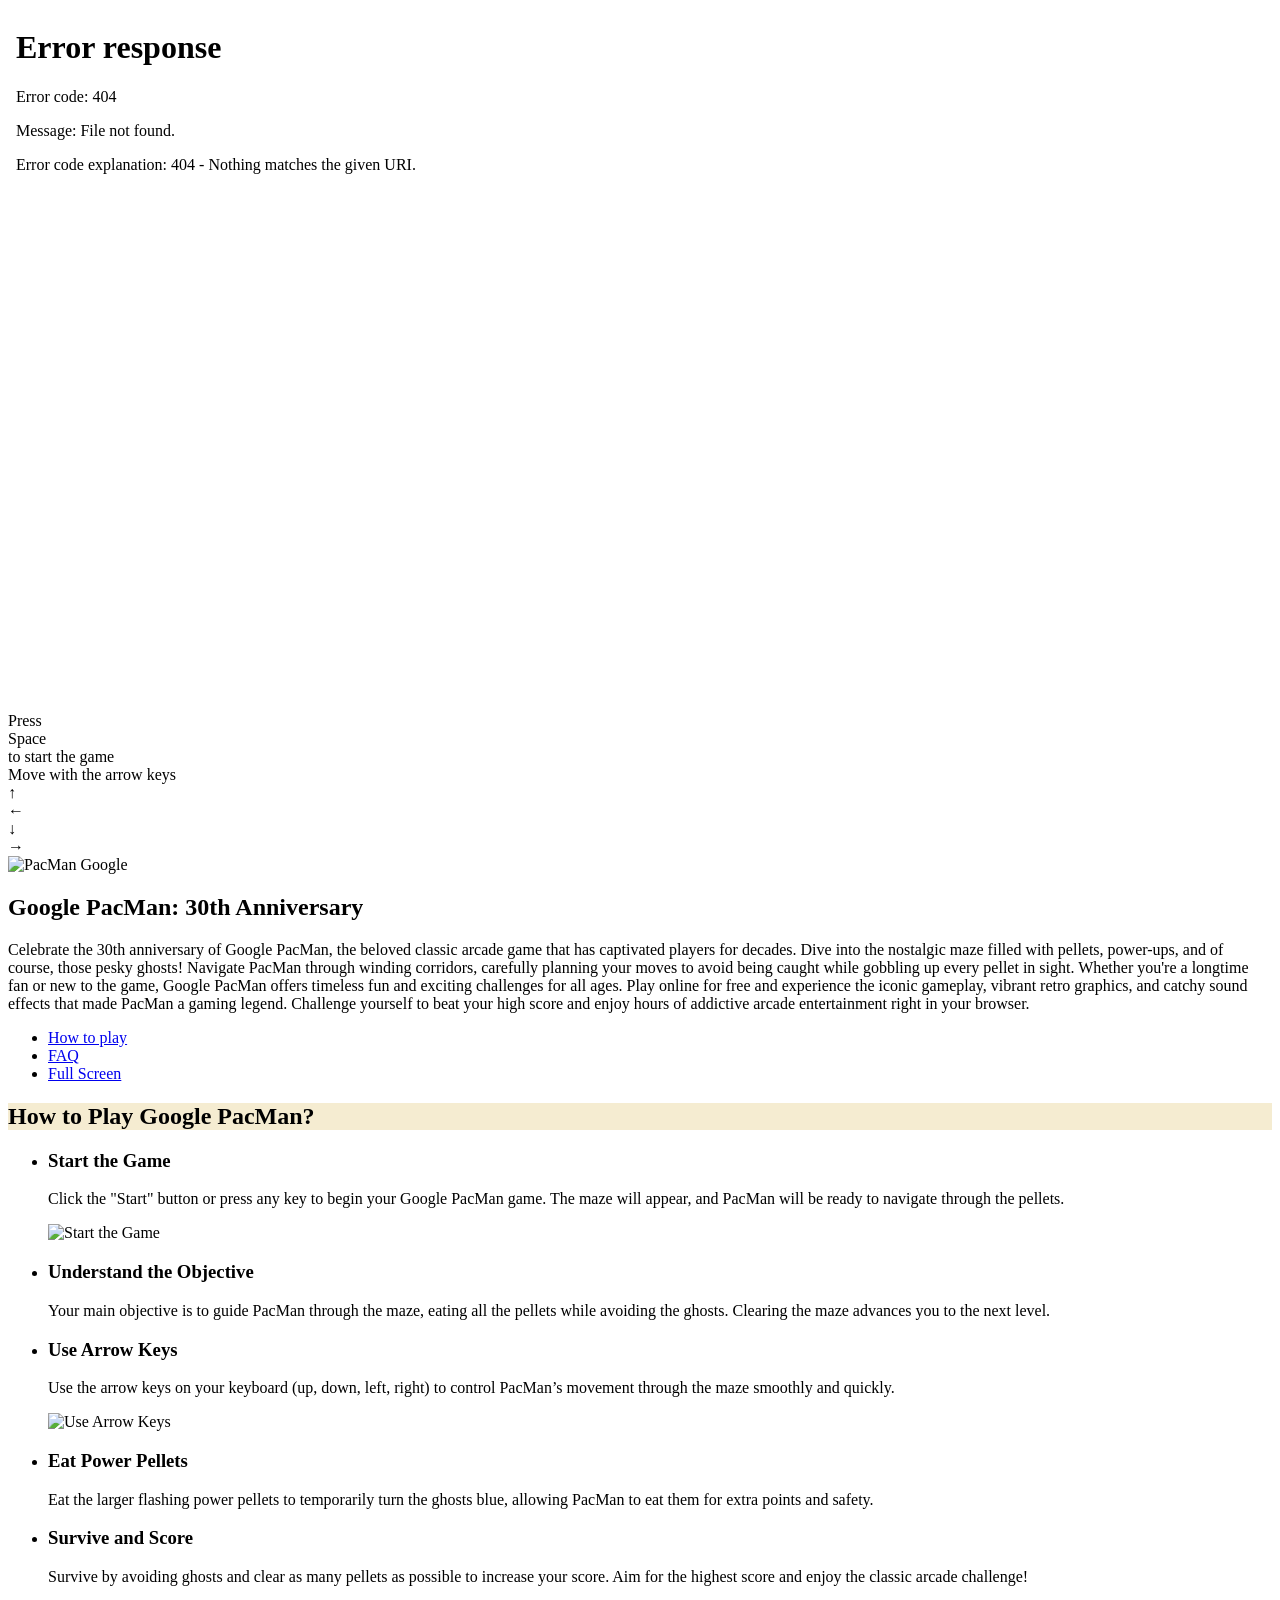
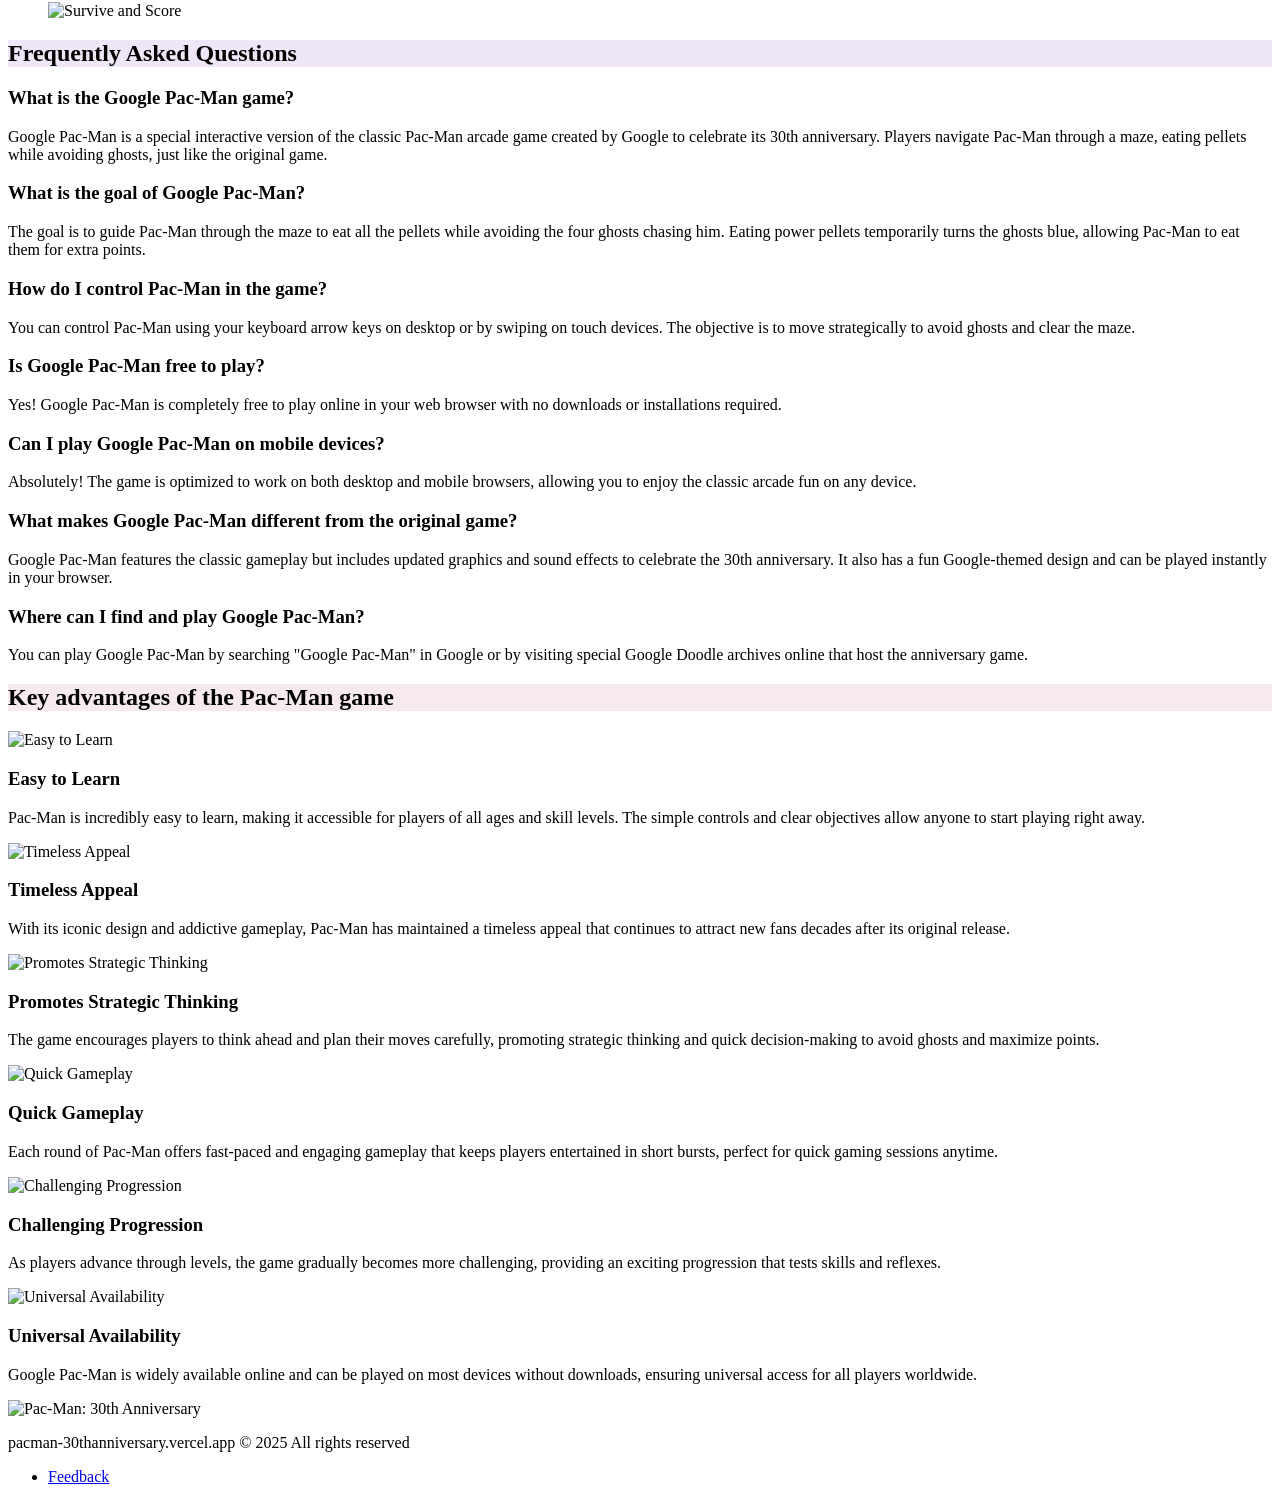
==== index.html @ 711a4fbc "Add files via upload" ====
<!DOCTYPE html>
<html lang="en" prefix="og: https://ogp.me/ns#">
<head>
    <meta http-equiv="X-UA-Compatible" content="IE=edge">
    <meta charset="UTF-8" />
    <link rel="preconnect" href="https://fonts.googleapis.com">
    <link rel="preconnect" href="https://fonts.gstatic.com" crossorigin>
    <link rel="preload" href="/assets/font/ARCADE_R.TTF" as="font" type="font/ttf" crossorigin>
    <link rel="manifest" href="https://pacman-30thanniversary.vercel.app/manifest.json" />
    <link rel="canonical" href="https://pacman-30thanniversary.vercel.app/" />
    <meta name="viewport" content="width=device-width, initial-scale=1.0">
      <meta name="robots" content="index, follow" />
  <meta name="theme-color" content="#151515" />
    <title>PacMan 30th Anniversary | Play Game</title>
    <meta name="description" content="Join the celebration of PacMan 30th Anniversary! Experience the timeless maze-chase gameplay, updated features, and endless fun that has captivated gamers for decades">

    <link rel="icon" type="image/png" href="/assets/img/favicon/favicon-96x96.png" sizes="96x96" />
    <link rel="icon" type="image/svg+xml" href="/assets/img/favicon/favicon.svg" />
    <link rel="shortcut icon" href="/assets/img/favicon/favicon.ico" />
    <link rel="apple-touch-icon" sizes="180x180" href="/assets/img/favicon/apple-touch-icon.png" />
    <meta name="apple-mobile-web-app-title" content="PacMan" />

    <meta property="og:title" content="Google PacMan Online">
    <meta property="og:description" content="Celebrate 30 years of iconic arcade action with PacMan 30th Anniversary! Enjoy classic gameplay, new challenges, and nostalgic fun for all ages. Play now and relive the legend!">
    <meta property="og:locale" content="en">
    <meta property="og:type" content="website">
    <meta property="og:url" content="https://pacman-30thanniversary.vercel.app/">
    <meta property="og:site_name" content="Google PacMan">
    <meta property="og:width" content="1200">
    <meta property="og:height" content="630">
    <meta property="og:image" content="assets/img/pacman.png">
    <meta name="twitter:card" content="summary" />
    <meta name="twitter:title" content="Google PacMan Game" />
    <meta name="twitter:description" content="PacMan 30th Anniversary brings classic arcade excitement with new twists. Play the legendary game that’s been thrilling fans for 30 years!" />
    <meta name="twitter:image" content="assets/img/pacman.png">


    <link href="assets/css/vendor.min.css?v1.11" rel="stylesheet">
    <link href="assets/css/app.css?v1.11" rel="stylesheet">


  
<script type="application/ld+json">
{
    "@context": "https://schema.org",
    "@type": "Product",
    "brand": "Pac-Man",
    "name": "Google Pac-Man - Play Online",
    "description": "PacMan 30th Anniversary brings classic arcade excitement with new twists. Play the legendary game that’s been thrilling fans for 30 years!",
    "category": "Online Games",
    "image": "assets/img/pacman.png",
    "aggregateRating": {
        "@type": "AggregateRating",
        "worstRating": "1",
        "bestRating": "5",
        "ratingValue": "4.8",
        "ratingCount": "78"
    }
}
</script>

</head>
<body>
<script>
if('serviceWorker' in navigator) {window.addEventListener('load', () => {navigator.serviceWorker.register('/sw.js')
.then(registration => {console.log('Service Worker registered successfully:', registration);})
.catch(error => {console.log('Error in Service Worker registration:', error);});});}
</script>
    <div class="wrapper">

        
    <script type="application/ld+json">
        {
            "@context": "https://schema.org",
            "@graph": [
                {
                    "@type": "Organization",
                    "@id": "#organization",
                    "name": "PacMan",
                    "url": "https://pacman-30thanniversary.vercel.app/",
                    "sameAs": []
                },
                {
                    "@type": "WebSite",
                    "@id": "#website",
                    "url": "https://pacman-30thanniversary.vercel.app/",
                    "name": "PacMan",
                    "publisher": {
                        "@id": "#organization"
                    }
                },
                {
                    "@type": "WebPage",
                    "@id": "#webpage",
                    "url": "https://pacman-30thanniversary.vercel.app/",
                    "inLanguage": "en",
                    "name": "Google Pac-Man: 30th Anniversary",
                    "isPartOf": {
                        "@id": "#website"
                    },
                    "image": {
                        "@type": "ImageObject",
                        "@id": "#primaryimage",
                        "url": "assets/img/pacman.png",
                        "width": 1200,
                        "height": 630
                    },
                    "primaryImageOfPage": {
                        "@id": "#primaryimage"
                    },
                    "datePublished": "2025-06-25T11:12:17-12:00",
                    "description": "PacMan 30th Anniversary brings classic arcade excitement with new twists. Play the legendary game that’s been thrilling fans for 30 years!"
                }
            ]
        }
    </script>


    <div class="wrapper__content">
    
<section class="game" id="game">
<iframe loading="lazy" id="iframehtml5" width="100%" height="700" frameborder="0" title="Pac-Man: 30th Anniversary" scrolling="no" class="iframe-default" allowfullscreen="true" src="/pacman-google/"></iframe>

    
                    <div class="game__preview start-preview" style="display: none">
                <h3 class="game__title">PacMan Game</h3>
                <button class="game__btn js-start-preview">Play</button>
                <span class="game__help">Press the «Play» button to start playing</span>
            </div>
        
        <div class="help__outer">
          <div class="help">
              <div class="help__space">Press</div>
              <span class="help__key_big help__key_active">Space</span>
              <div class="help__space">to start the game</div>
          </div>
          <div class="help">
              <div class="help__space">Move with the arrow keys</div>
              <div class="help__keys">
                  <div class="help__keys-line">
                      <div class="help__key_small help__key_active">↑</div>
                  </div>
                  <div class="help__keys-line">
                      <div class="help__key_small help__key_active">←</div>
                      <div class="help__key_small help__key_active">↓</div>
                      <div class="help__key_small help__key_active">→</div>
                  </div>
              </div>
          </div>
        </div>
        </section>

        
        <!-- description -->
<section class="description section-indent-sm" id="description">
<div class="container">
<div class="description__wrapper">
<picture class="description__img">
<img loading="lazy" src="assets/img/logo.svg" alt="PacMan Google">
</picture>
<div class="description__body">
<h1 class="description__title">Google PacMan: 30th Anniversary</h1>
<p class="description__description">
Celebrate the 30th anniversary of Google PacMan, the beloved classic arcade game that has captivated players for decades. Dive into the nostalgic maze filled with pellets, power-ups, and of course, those pesky ghosts! Navigate PacMan through winding corridors, carefully planning your moves to avoid being caught while gobbling up every pellet in sight. Whether you're a longtime fan or new to the game, Google PacMan offers timeless fun and exciting challenges for all ages. Play online for free and experience the iconic gameplay, vibrant retro graphics, and catchy sound effects that made PacMan a gaming legend. Challenge yourself to beat your high score and enjoy hours of addictive arcade entertainment right in your browser.
</p>
<ul class="description__list">
<li class="description__list-item">
<a href="#how-to" class="description__link">How to play</a>
</li>
<li class="description__list-item">
<a href="#faq" class="description__link">FAQ</a>
</li>
<li class="description__list-item">
<a href="/pacman-google/" class="description__link" target="_blank" rel="noopener">Full Screen</a>
</li>

</ul>
</div>
</div>
</div>
</section>
        <!-- end of description -->

       <!-- how to play -->
<section class="how-to section-indent" id="how-to">
    <div class="container">
        <div class="section-heading" style="background: #f5ecd1;">
            <h2 class="section-heading__title">How to Play Google PacMan?</h2>
        </div>
        <ul class="how-to__wrapper" itemscope itemtype="https://schema.org/HowTo">
            <meta itemprop="name" content="How to Play Google PacMan">
<meta itemprop="description" content="Step-by-step guide to play Google PacMan online">
            <li class="how-to__item" itemprop="step" itemscope itemtype="https://schema.org/HowToStep">
                <div class="how-to__elem">
                    <h3 class="how-to__title" itemprop="name">Start the Game</h3>
                    <div class="how-to__content" itemprop="itemListElement">
<p class="how-to__description" itemprop="text">Click the "Start" button or press any key to begin your Google PacMan game. The maze will appear, and PacMan will be ready to navigate through the pellets.
</p>
                        <picture class="how-to__img">
                            <img loading="lazy" src="assets/img/pacman-how-to-1.png" alt="Start the Game" title="Start the Game" itemprop="image">
                        </picture>
                    </div>
                </div>
            </li>
            <li class="how-to__item" itemprop="step" itemscope itemtype="https://schema.org/HowToStep">
                <div class="how-to__elem">
                    <h3 class="how-to__title" itemprop="name">Understand the Objective</h3>
                    <div class="how-to__content" itemprop="itemListElement">
<p class="how-to__description" itemprop="text">Your main objective is to guide PacMan through the maze, eating all the pellets while avoiding the ghosts. Clearing the maze advances you to the next level.
</p>
                    </div>
                </div>
            </li>
            <li class="how-to__item" itemprop="step" itemscope itemtype="https://schema.org/HowToStep">
                <div class="how-to__elem">
                    <h3 class="how-to__title" itemprop="name">Use Arrow Keys</h3>
                    <div class="how-to__content" itemprop="itemListElement">
<p class="how-to__description" itemprop="text">Use the arrow keys on your keyboard (up, down, left, right) to control PacMan’s movement through the maze smoothly and quickly.
</p>
                        <picture class="how-to__img">
                            <img loading="lazy" src="assets/img/pacman-how-to-3.png" alt="Use Arrow Keys" title="Use Arrow Keys" itemprop="image">
                        </picture>
                    </div>
                </div>
            </li>
            <li class="how-to__item" itemprop="step" itemscope itemtype="https://schema.org/HowToStep">
                <div class="how-to__elem">
                    <h3 class="how-to__title" itemprop="name">Eat Power Pellets</h3>
                    <div class="how-to__content" itemprop="itemListElement">
                        <p class="how-to__description" itemprop="text">Eat the larger flashing power pellets to temporarily turn the ghosts blue, allowing PacMan to eat them for extra points and safety.
</p>
                    </div>
                </div>
            </li>
            <li class="how-to__item" itemprop="step" itemscope itemtype="https://schema.org/HowToStep">
                <div class="how-to__elem">
                    <h3 class="how-to__title" itemprop="name">Survive and Score</h3>
                    <div class="how-to__content" itemprop="itemListElement">
                        <p class="how-to__description" itemprop="text">Survive by avoiding ghosts and clear as many pellets as possible to increase your score. Aim for the highest score and enjoy the classic arcade challenge!
</p>
                        <picture class="how-to__img">
                            <img loading="lazy" src="assets/img/pacman-how-to-5.png" alt="Survive and Score" title="Survive and Score" itemprop="image">
                        </picture>
                    </div>
                </div>
            </li>
        </ul>
    </div>
</section>
<!-- end of how to play -->


     <!-- FAQ Section -->
<section class="faq section-indent" id="faq">
    <div class="container">
        <div class="section-heading" style="background: #efe7f7;">
            <h2 class="section-heading__title">Frequently Asked Questions</h2>
        </div>
        <div class="faq__wrapper" itemscope itemtype="https://schema.org/FAQPage">
            <div class="accordeon faq__item is--open" itemprop="mainEntity" itemscope itemtype="https://schema.org/Question">
                <h3 class="accordeon__trigger" itemprop="name">What is the Google Pac-Man game?</h3>
                <div class="accordeon__wrapper" style="display: block;" itemprop="acceptedAnswer" itemscope itemtype="https://schema.org/Answer">
                    <div class="accordeon__content" itemprop="text">
         Google Pac-Man is a special interactive version of the classic Pac-Man arcade game created by Google to celebrate its 30th anniversary. Players navigate Pac-Man through a maze, eating pellets while avoiding ghosts, just like the original game.

                    </div>
                </div>
            </div>
            <div class="accordeon faq__item" itemprop="mainEntity" itemscope itemtype="https://schema.org/Question">
                <h3 class="accordeon__trigger" itemprop="name">
What is the goal of Google Pac-Man?
                </h3>
                <div class="accordeon__wrapper" itemprop="acceptedAnswer" itemscope itemtype="https://schema.org/Answer">
                    <div class="accordeon__content" itemprop="text">
               The goal is to guide Pac-Man through the maze to eat all the pellets while avoiding the four ghosts chasing him. Eating power pellets temporarily turns the ghosts blue, allowing Pac-Man to eat them for extra points.

                    </div>
                </div>
            </div>
            <div class="accordeon faq__item" itemprop="mainEntity" itemscope itemtype="https://schema.org/Question">
                <h3 class="accordeon__trigger" itemprop="name">
                    How do I control Pac-Man in the game?
                </h3>
                <div class="accordeon__wrapper" itemprop="acceptedAnswer" itemscope itemtype="https://schema.org/Answer">
                    <div class="accordeon__content" itemprop="text">
              You can control Pac-Man using your keyboard arrow keys on desktop or by swiping on touch devices. The objective is to move strategically to avoid ghosts and clear the maze.
  
                    </div>
                </div>
            </div>
            <div class="accordeon faq__item" itemprop="mainEntity" itemscope itemtype="https://schema.org/Question">
                <h3 class="accordeon__trigger" itemprop="name">
                    Is Google Pac-Man free to play?
                </h3>
                <div class="accordeon__wrapper" itemprop="acceptedAnswer" itemscope itemtype="https://schema.org/Answer">
                    <div class="accordeon__content" itemprop="text">
              Yes! Google Pac-Man is completely free to play online in your web browser with no downloads or installations required.
  
                    </div>
                </div>
            </div>
            <div class="accordeon faq__item" itemprop="mainEntity" itemscope itemtype="https://schema.org/Question">
                <h3 class="accordeon__trigger" itemprop="name">
                    Can I play Google Pac-Man on mobile devices?
                </h3>
                <div class="accordeon__wrapper" itemprop="acceptedAnswer" itemscope itemtype="https://schema.org/Answer">
                    <div class="accordeon__content" itemprop="text">
            Absolutely! The game is optimized to work on both desktop and mobile browsers, allowing you to enjoy the classic arcade fun on any device.
   
                    </div>
                </div>
            </div>
            <div class="accordeon faq__item" itemprop="mainEntity" itemscope itemtype="https://schema.org/Question">
                <h3 class="accordeon__trigger" itemprop="name">
                    What makes Google Pac-Man different from the original game?
                </h3>
                <div class="accordeon__wrapper" itemprop="acceptedAnswer" itemscope itemtype="https://schema.org/Answer">
                    <div class="accordeon__content" itemprop="text">
                Google Pac-Man features the classic gameplay but includes updated graphics and sound effects to celebrate the 30th anniversary. It also has a fun Google-themed design and can be played instantly in your browser.

                    </div>
                </div>
            </div>
            <div class="accordeon faq__item" itemprop="mainEntity" itemscope itemtype="https://schema.org/Question">
                <h3 class="accordeon__trigger" itemprop="name">
                    Where can I find and play Google Pac-Man?
                </h3>
                <div class="accordeon__wrapper" itemprop="acceptedAnswer" itemscope itemtype="https://schema.org/Answer">
                    <div class="accordeon__content" itemprop="text">
               You can play Google Pac-Man by searching "Google Pac-Man" in Google or by visiting special Google Doodle archives online that host the anniversary game.
  
                    </div>
                </div>
            </div>
        </div>
    </div>
</section>
<!-- End of FAQ Section -->



   <!-- features -->
<section class="features section-indent" id="features">
    <div class="container">
        <div class="section-heading" style="background: #f6eaed;">
            <h2 class="section-heading__title">Key advantages of the Pac-Man game</h2>
        </div>
        <div class="features__wrapper">
            <article class="features__item">
                <picture class="features__img">
                    <img loading="lazy" src="assets/img/feature-01.svg" alt="Easy to Learn" title="Easy to Learn">
                </picture>
                <div class="features__body">
                    <h3 class="features__title">Easy to Learn</h3>
                    <p class="features__description">Pac-Man is incredibly easy to learn, making it accessible for players of all ages and skill levels. The simple controls and clear objectives allow anyone to start playing right away.
</p>
                </div>
            </article>
            <article class="features__item">
                <picture class="features__img">
                    <img loading="lazy" src="assets/img/feature-02.svg" alt="Timeless Appeal" title="Timeless Appeal">
                </picture>
                <div class="features__body">
                    <h3 class="features__title">Timeless Appeal</h3>
                    <p class="features__description">With its iconic design and addictive gameplay, Pac-Man has maintained a timeless appeal that continues to attract new fans decades after its original release.
</p>
                </div>
            </article>
            <article class="features__item">
                <picture class="features__img">
                    <img loading="lazy" src="assets/img/feature-03.svg" alt="Promotes Strategic Thinking" title="Promotes Strategic Thinking">
                </picture>
                <div class="features__body">
                    <h3 class="features__title">Promotes Strategic Thinking</h3>
                    <p class="features__description">The game encourages players to think ahead and plan their moves carefully, promoting strategic thinking and quick decision-making to avoid ghosts and maximize points.
</p>
                </div>
            </article>
            <article class="features__item">
                <picture class="features__img">
                    <img loading="lazy" src="assets/img/feature-04.svg" alt="Quick Gameplay" title="Quick Gameplay">
                </picture>
                <div class="features__body">
                    <h3 class="features__title">Quick Gameplay</h3>
                    <p class="features__description">Each round of Pac-Man offers fast-paced and engaging gameplay that keeps players entertained in short bursts, perfect for quick gaming sessions anytime.
</p>
                </div>
            </article>
            <article class="features__item">
                <picture class="features__img">
                    <img loading="lazy" src="assets/img/feature-05.svg" alt="Challenging Progression" title="Challenging Progression">
                </picture>
                <div class="features__body">
                    <h3 class="features__title">Challenging Progression</h3>
                    <p class="features__description">As players advance through levels, the game gradually becomes more challenging, providing an exciting progression that tests skills and reflexes.
</p>
                </div>
            </article>
            <article class="features__item">
                <picture class="features__img">
                    <img loading="lazy" src="assets/img/feature-06.svg" alt="Universal Availability" title="Universal Availability">
                </picture>
                <div class="features__body">
                    <h3 class="features__title">Universal Availability</h3>
                    <p class="features__description">Google Pac-Man is widely available online and can be played on most devices without downloads, ensuring universal access for all players worldwide.
</p>
                </div>
            </article>
        </div>
    </div>
</section>
<!-- end of features -->


    </div>

        <footer class="footer" id="footer">
    <div class="container">
        <div class="footer__wrapper">
            <div class="footer__inner">
                <picture class="footer__logotype">
                    <img loading="lazy" src="assets/img/logo.svg" alt="Pac-Man: 30th Anniversary">
                </picture>
                <p class="footer__copyright">pacman-30thanniversary.vercel.app © 2025 All rights reserved</p>
            </div>
            <ul class="footer__list">
     
                <li class="footer__item">
                    <a href="mailto:hello@pacman-30thanniversary.vercel.app?subject=PacMan" class="footer__link">Feedback</a>
                </li>
  
            </ul>
        </div>
    </div>
</footer>    </div>
<script defer src="https://ajax.googleapis.com/ajax/libs/jquery/3.7.1/jquery.min.js"></script>
    <script defer src="assets/js/vendor.min.js?v1.11"></script>
    <script defer src="assets/js/app.js?v1.11"></script>
    </body>
</html>
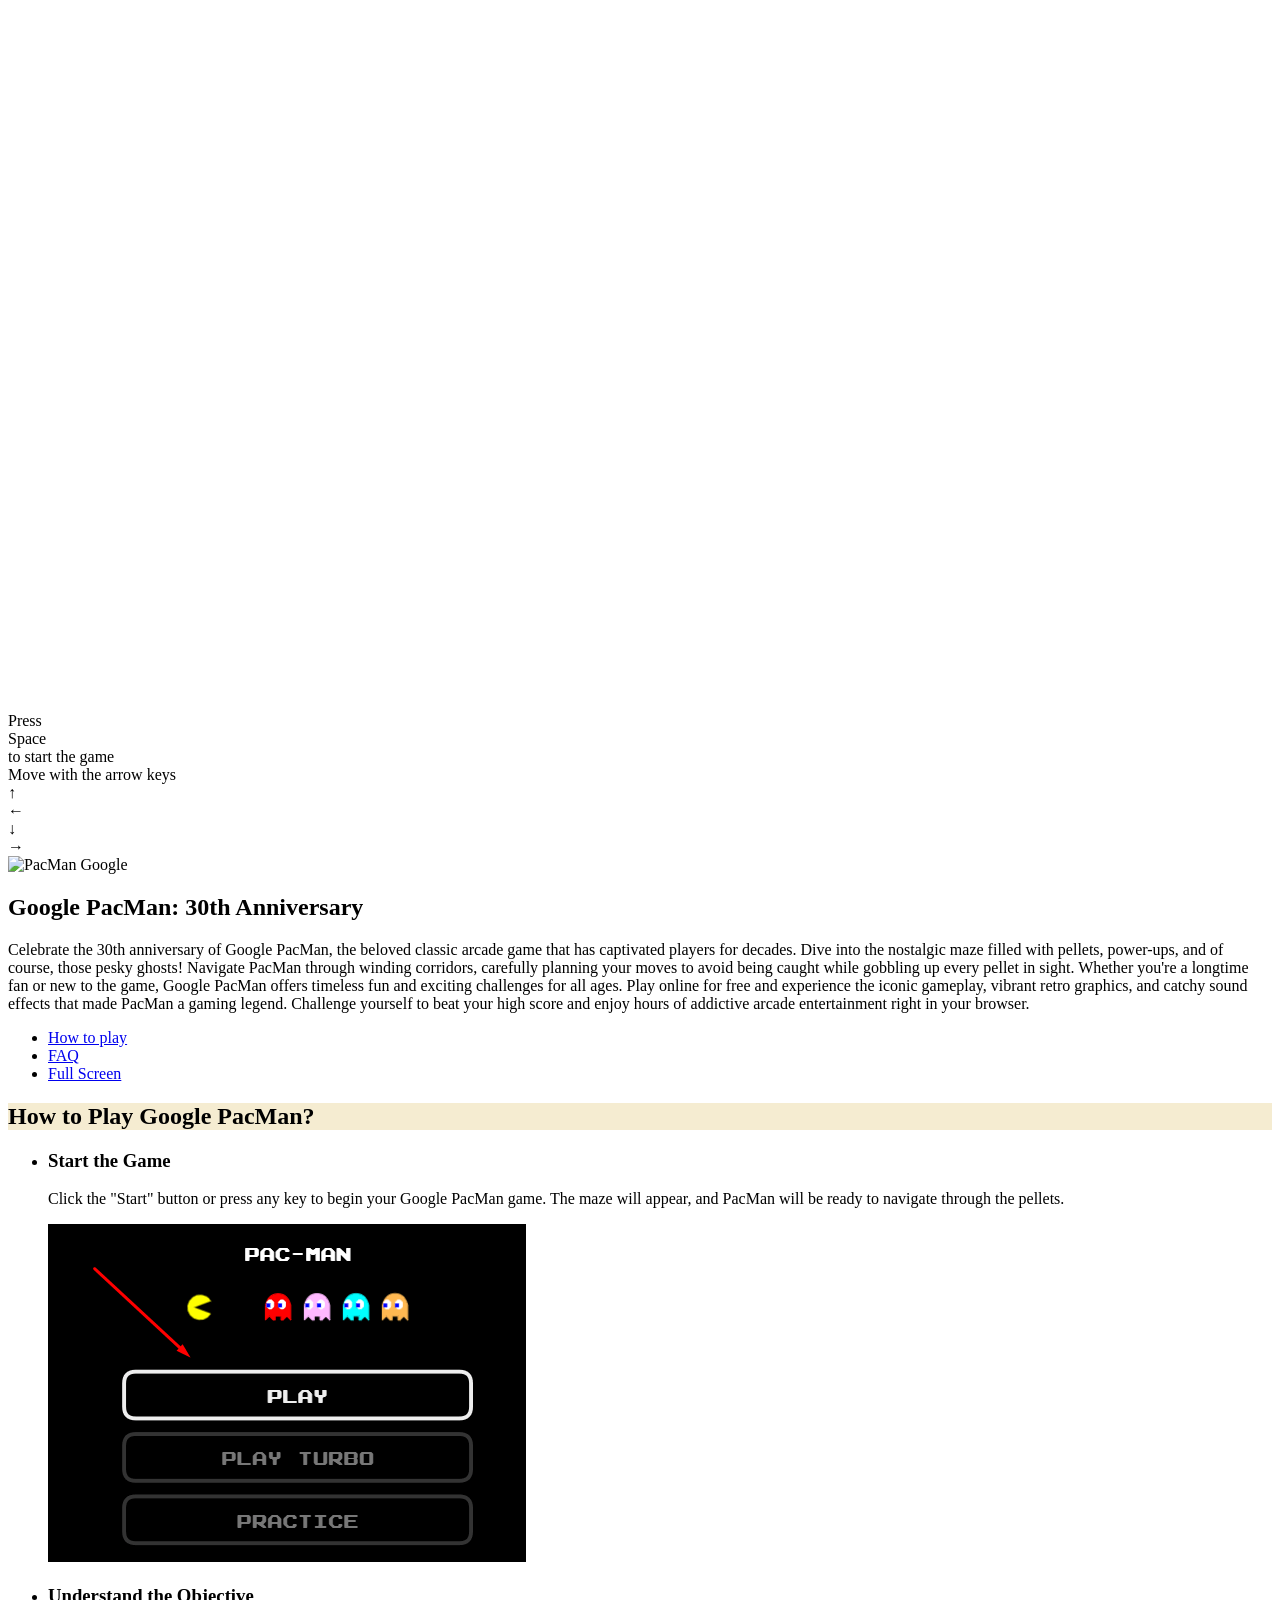
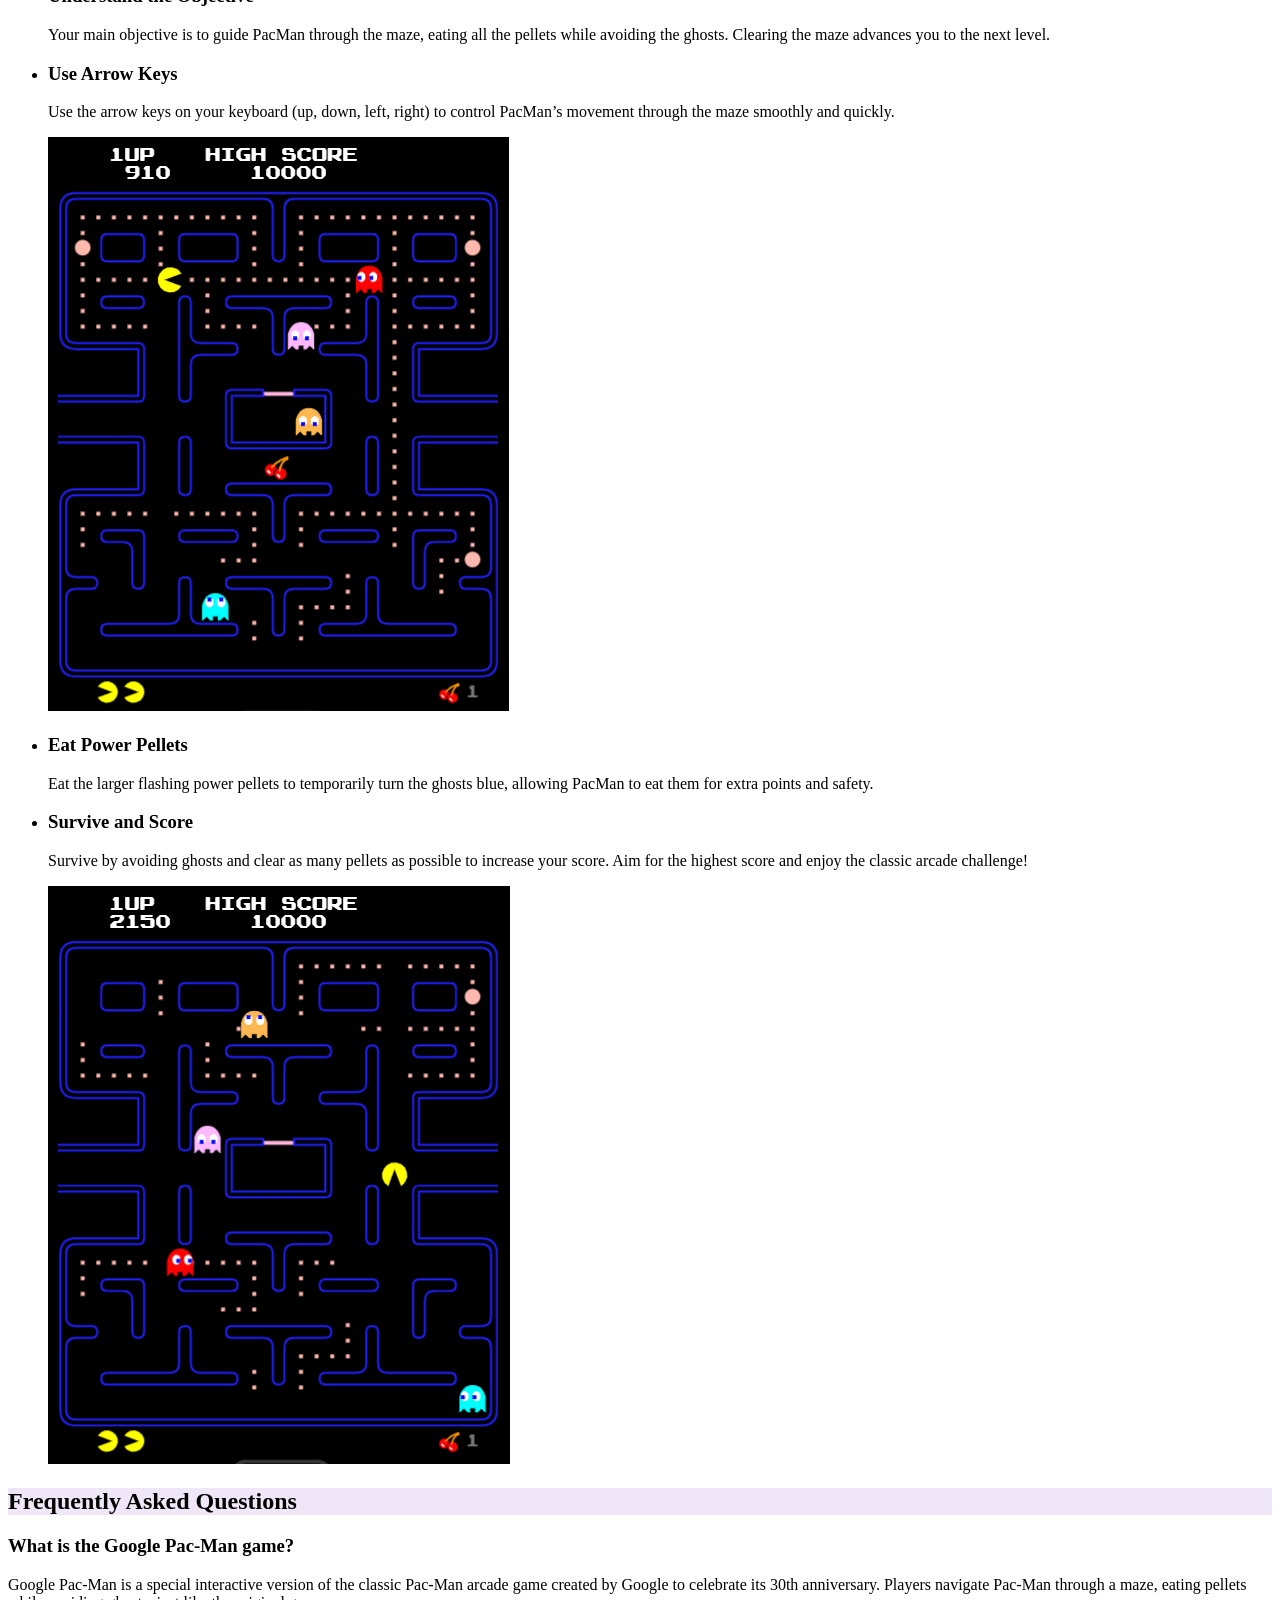
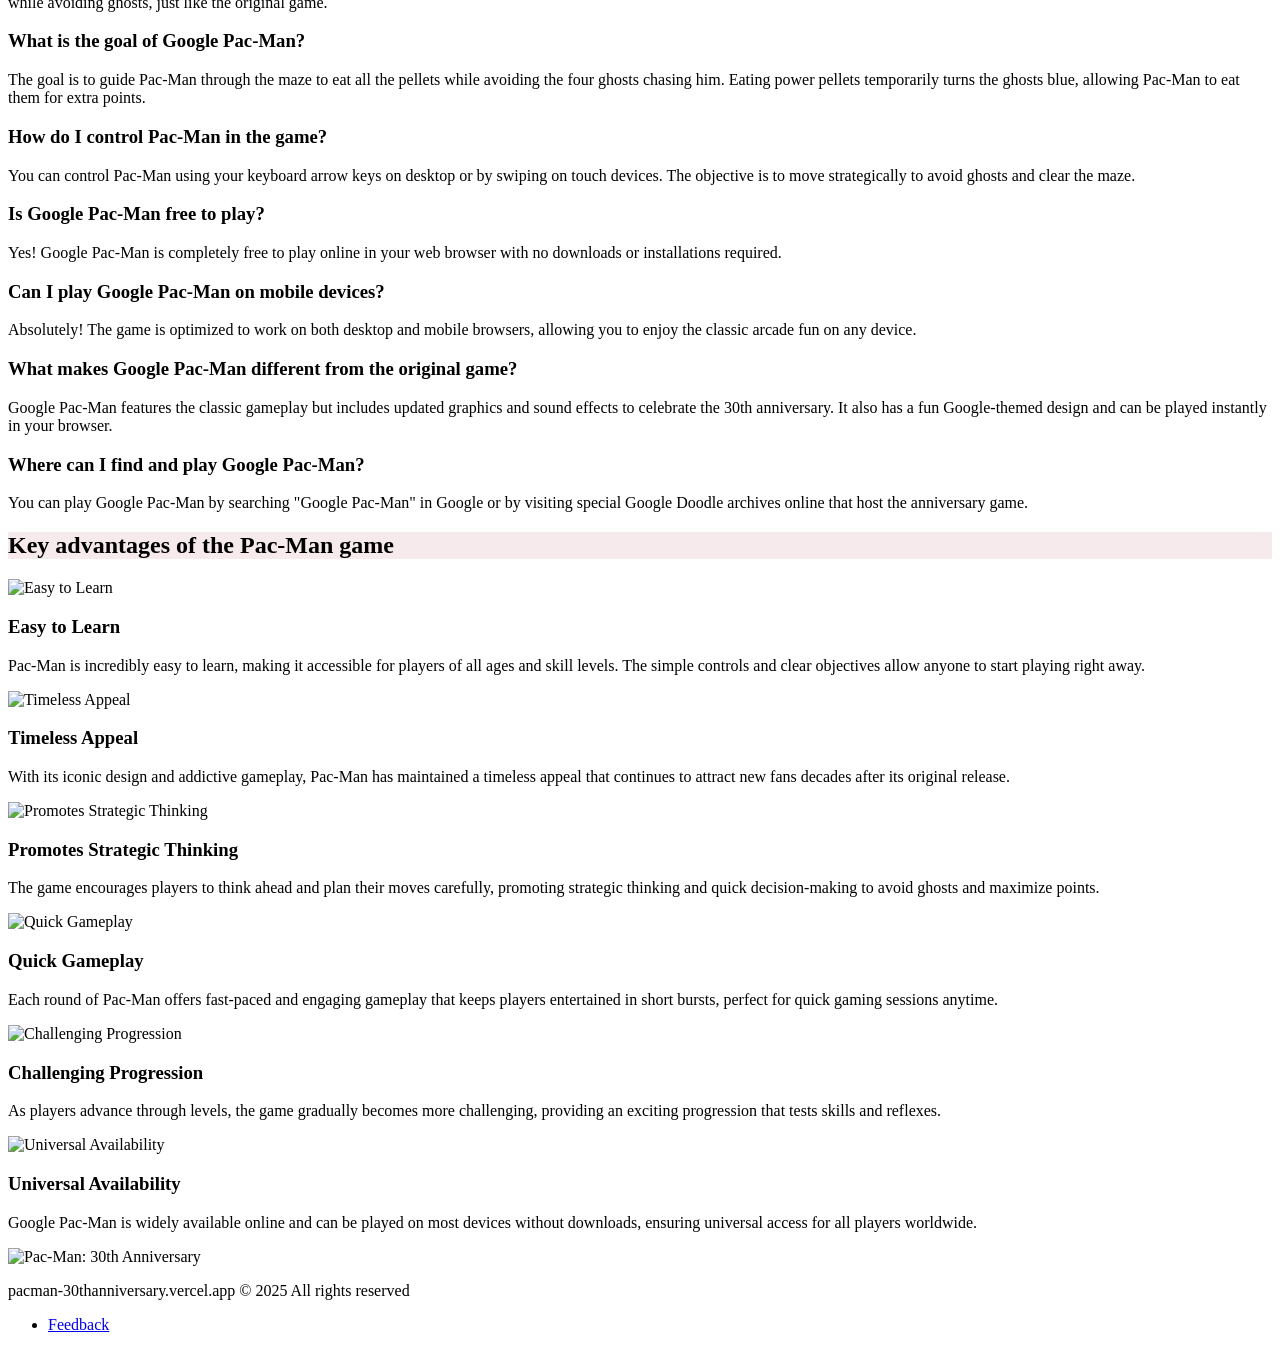
==== commit 7a8a9c85: "Update index.html" ====
--- a/index.html
+++ b/index.html
@@ -5,7 +5,7 @@
     <meta charset="UTF-8" />
     <link rel="preconnect" href="https://fonts.googleapis.com">
     <link rel="preconnect" href="https://fonts.gstatic.com" crossorigin>
-    <link rel="preload" href="/assets/font/ARCADE_R.TTF" as="font" type="font/ttf" crossorigin>
+    <link rel="preload" href="https://pacman-30thanniversary.pages.dev/assets/font/ARCADE_R.TTF" as="font" type="font/ttf" crossorigin>
     <link rel="manifest" href="https://pacman-30thanniversary.vercel.app/manifest.json" />
     <link rel="canonical" href="https://pacman-30thanniversary.vercel.app/" />
     <meta name="viewport" content="width=device-width, initial-scale=1.0">
@@ -14,10 +14,10 @@
     <title>PacMan 30th Anniversary | Play Game</title>
     <meta name="description" content="Join the celebration of PacMan 30th Anniversary! Experience the timeless maze-chase gameplay, updated features, and endless fun that has captivated gamers for decades">
 
-    <link rel="icon" type="image/png" href="/assets/img/favicon/favicon-96x96.png" sizes="96x96" />
-    <link rel="icon" type="image/svg+xml" href="/assets/img/favicon/favicon.svg" />
+    <link rel="icon" type="image/png" href="https://pacman-30thanniversary.pages.dev/assets/img/favicon/favicon-96x96.png" sizes="96x96" />
+    <link rel="icon" type="image/svg+xml" href="https://pacman-30thanniversary.pages.dev/assets/img/favicon/favicon.svg" />
     <link rel="shortcut icon" href="/assets/img/favicon/favicon.ico" />
-    <link rel="apple-touch-icon" sizes="180x180" href="/assets/img/favicon/apple-touch-icon.png" />
+    <link rel="apple-touch-icon" sizes="180x180" href="https://pacman-30thanniversary.pages.dev/assets/img/favicon/apple-touch-icon.png" />
     <meta name="apple-mobile-web-app-title" content="PacMan" />
 
     <meta property="og:title" content="Google PacMan Online">
@@ -28,15 +28,15 @@
     <meta property="og:site_name" content="Google PacMan">
     <meta property="og:width" content="1200">
     <meta property="og:height" content="630">
-    <meta property="og:image" content="assets/img/pacman.png">
+    <meta property="og:image" content="https://pacman-30thanniversary.pages.dev/assets/img/pacman.png">
     <meta name="twitter:card" content="summary" />
     <meta name="twitter:title" content="Google PacMan Game" />
     <meta name="twitter:description" content="PacMan 30th Anniversary brings classic arcade excitement with new twists. Play the legendary game that’s been thrilling fans for 30 years!" />
-    <meta name="twitter:image" content="assets/img/pacman.png">
-
-
-    <link href="assets/css/vendor.min.css?v1.11" rel="stylesheet">
-    <link href="assets/css/app.css?v1.11" rel="stylesheet">
+    <meta name="twitter:image" content="https://pacman-30thanniversary.pages.dev/assets/img/pacman.png">
+
+
+    <link href="https://pacman-30thanniversary.pages.dev/assets/css/vendor.min.css?v1.11" rel="stylesheet">
+    <link href="https://pacman-30thanniversary.pages.dev/assets/css/app.css?v1.11" rel="stylesheet">
 
 
   
@@ -48,7 +48,7 @@
     "name": "Google Pac-Man - Play Online",
     "description": "PacMan 30th Anniversary brings classic arcade excitement with new twists. Play the legendary game that’s been thrilling fans for 30 years!",
     "category": "Online Games",
-    "image": "assets/img/pacman.png",
+    "image": "https://pacman-30thanniversary.pages.dev/assets/img/pacman.png",
     "aggregateRating": {
         "@type": "AggregateRating",
         "worstRating": "1",
@@ -101,7 +101,7 @@
                     "image": {
                         "@type": "ImageObject",
                         "@id": "#primaryimage",
-                        "url": "assets/img/pacman.png",
+                        "url": "https://pacman-30thanniversary.pages.dev/assets/img/pacman.png",
                         "width": 1200,
                         "height": 630
                     },
@@ -119,7 +119,7 @@
     <div class="wrapper__content">
     
 <section class="game" id="game">
-<iframe loading="lazy" id="iframehtml5" width="100%" height="700" frameborder="0" title="Pac-Man: 30th Anniversary" scrolling="no" class="iframe-default" allowfullscreen="true" src="/pacman-google/"></iframe>
+<iframe loading="lazy" id="iframehtml5" width="100%" height="700" frameborder="0" title="Pac-Man: 30th Anniversary" scrolling="no" class="iframe-default" allowfullscreen="true" src="https://pacman-30thanniversary.pages.dev/pacman-30th-anniversary/"></iframe>
 
     
                     <div class="game__preview start-preview" style="display: none">
@@ -156,7 +156,7 @@
 <div class="container">
 <div class="description__wrapper">
 <picture class="description__img">
-<img loading="lazy" src="assets/img/logo.svg" alt="PacMan Google">
+<img loading="lazy" src="https://pacman-30thanniversary.pages.dev/assets/img/logo.svg" alt="PacMan Google">
 </picture>
 <div class="description__body">
 <h1 class="description__title">Google PacMan: 30th Anniversary</h1>
@@ -171,7 +171,7 @@
 <a href="#faq" class="description__link">FAQ</a>
 </li>
 <li class="description__list-item">
-<a href="/pacman-google/" class="description__link" target="_blank" rel="noopener">Full Screen</a>
+<a href="https://pacman-30thanniversary.pages.dev/pacman-30th-anniversary/" class="description__link" target="_blank" rel="noopener">Full Screen</a>
 </li>
 
 </ul>
@@ -348,7 +348,7 @@
         <div class="features__wrapper">
             <article class="features__item">
                 <picture class="features__img">
-                    <img loading="lazy" src="assets/img/feature-01.svg" alt="Easy to Learn" title="Easy to Learn">
+                    <img loading="lazy" src="https://pacman-30thanniversary.pages.dev/assets/img/feature-01.svg" alt="Easy to Learn" title="Easy to Learn">
                 </picture>
                 <div class="features__body">
                     <h3 class="features__title">Easy to Learn</h3>
@@ -358,7 +358,7 @@
             </article>
             <article class="features__item">
                 <picture class="features__img">
-                    <img loading="lazy" src="assets/img/feature-02.svg" alt="Timeless Appeal" title="Timeless Appeal">
+                    <img loading="lazy" src="https://pacman-30thanniversary.pages.dev/assets/img/feature-02.svg" alt="Timeless Appeal" title="Timeless Appeal">
                 </picture>
                 <div class="features__body">
                     <h3 class="features__title">Timeless Appeal</h3>
@@ -368,7 +368,7 @@
             </article>
             <article class="features__item">
                 <picture class="features__img">
-                    <img loading="lazy" src="assets/img/feature-03.svg" alt="Promotes Strategic Thinking" title="Promotes Strategic Thinking">
+                    <img loading="lazy" src="https://pacman-30thanniversary.pages.dev/assets/img/feature-03.svg" alt="Promotes Strategic Thinking" title="Promotes Strategic Thinking">
                 </picture>
                 <div class="features__body">
                     <h3 class="features__title">Promotes Strategic Thinking</h3>
@@ -378,7 +378,7 @@
             </article>
             <article class="features__item">
                 <picture class="features__img">
-                    <img loading="lazy" src="assets/img/feature-04.svg" alt="Quick Gameplay" title="Quick Gameplay">
+                    <img loading="lazy" src="https://pacman-30thanniversary.pages.dev/assets/img/feature-04.svg" alt="Quick Gameplay" title="Quick Gameplay">
                 </picture>
                 <div class="features__body">
                     <h3 class="features__title">Quick Gameplay</h3>
@@ -388,7 +388,7 @@
             </article>
             <article class="features__item">
                 <picture class="features__img">
-                    <img loading="lazy" src="assets/img/feature-05.svg" alt="Challenging Progression" title="Challenging Progression">
+                    <img loading="lazy" src="https://pacman-30thanniversary.pages.dev/assets/img/feature-05.svg" alt="Challenging Progression" title="Challenging Progression">
                 </picture>
                 <div class="features__body">
                     <h3 class="features__title">Challenging Progression</h3>
@@ -398,7 +398,7 @@
             </article>
             <article class="features__item">
                 <picture class="features__img">
-                    <img loading="lazy" src="assets/img/feature-06.svg" alt="Universal Availability" title="Universal Availability">
+                    <img loading="lazy" src="https://pacman-30thanniversary.pages.dev/assets/img/feature-06.svg" alt="Universal Availability" title="Universal Availability">
                 </picture>
                 <div class="features__body">
                     <h3 class="features__title">Universal Availability</h3>
@@ -419,7 +419,7 @@
         <div class="footer__wrapper">
             <div class="footer__inner">
                 <picture class="footer__logotype">
-                    <img loading="lazy" src="assets/img/logo.svg" alt="Pac-Man: 30th Anniversary">
+                    <img loading="lazy" src="https://pacman-30thanniversary.pages.dev/assets/img/logo.svg" alt="Pac-Man: 30th Anniversary">
                 </picture>
                 <p class="footer__copyright">pacman-30thanniversary.vercel.app © 2025 All rights reserved</p>
             </div>
@@ -433,8 +433,8 @@
         </div>
     </div>
 </footer>    </div>
-<script defer src="https://ajax.googleapis.com/ajax/libs/jquery/3.7.1/jquery.min.js"></script>
-    <script defer src="assets/js/vendor.min.js?v1.11"></script>
-    <script defer src="assets/js/app.js?v1.11"></script>
+<script src="https://ajax.googleapis.com/ajax/libs/jquery/3.7.1/jquery.min.js"></script>
+    <script src="https://pacman-30thanniversary.pages.dev/assets/js/vendor.min.js?v1.11"></script>
+    <script src="https://pacman-30thanniversary.pages.dev/assets/js/app.js?v1.11"></script>
     </body>
-</html>+</html>
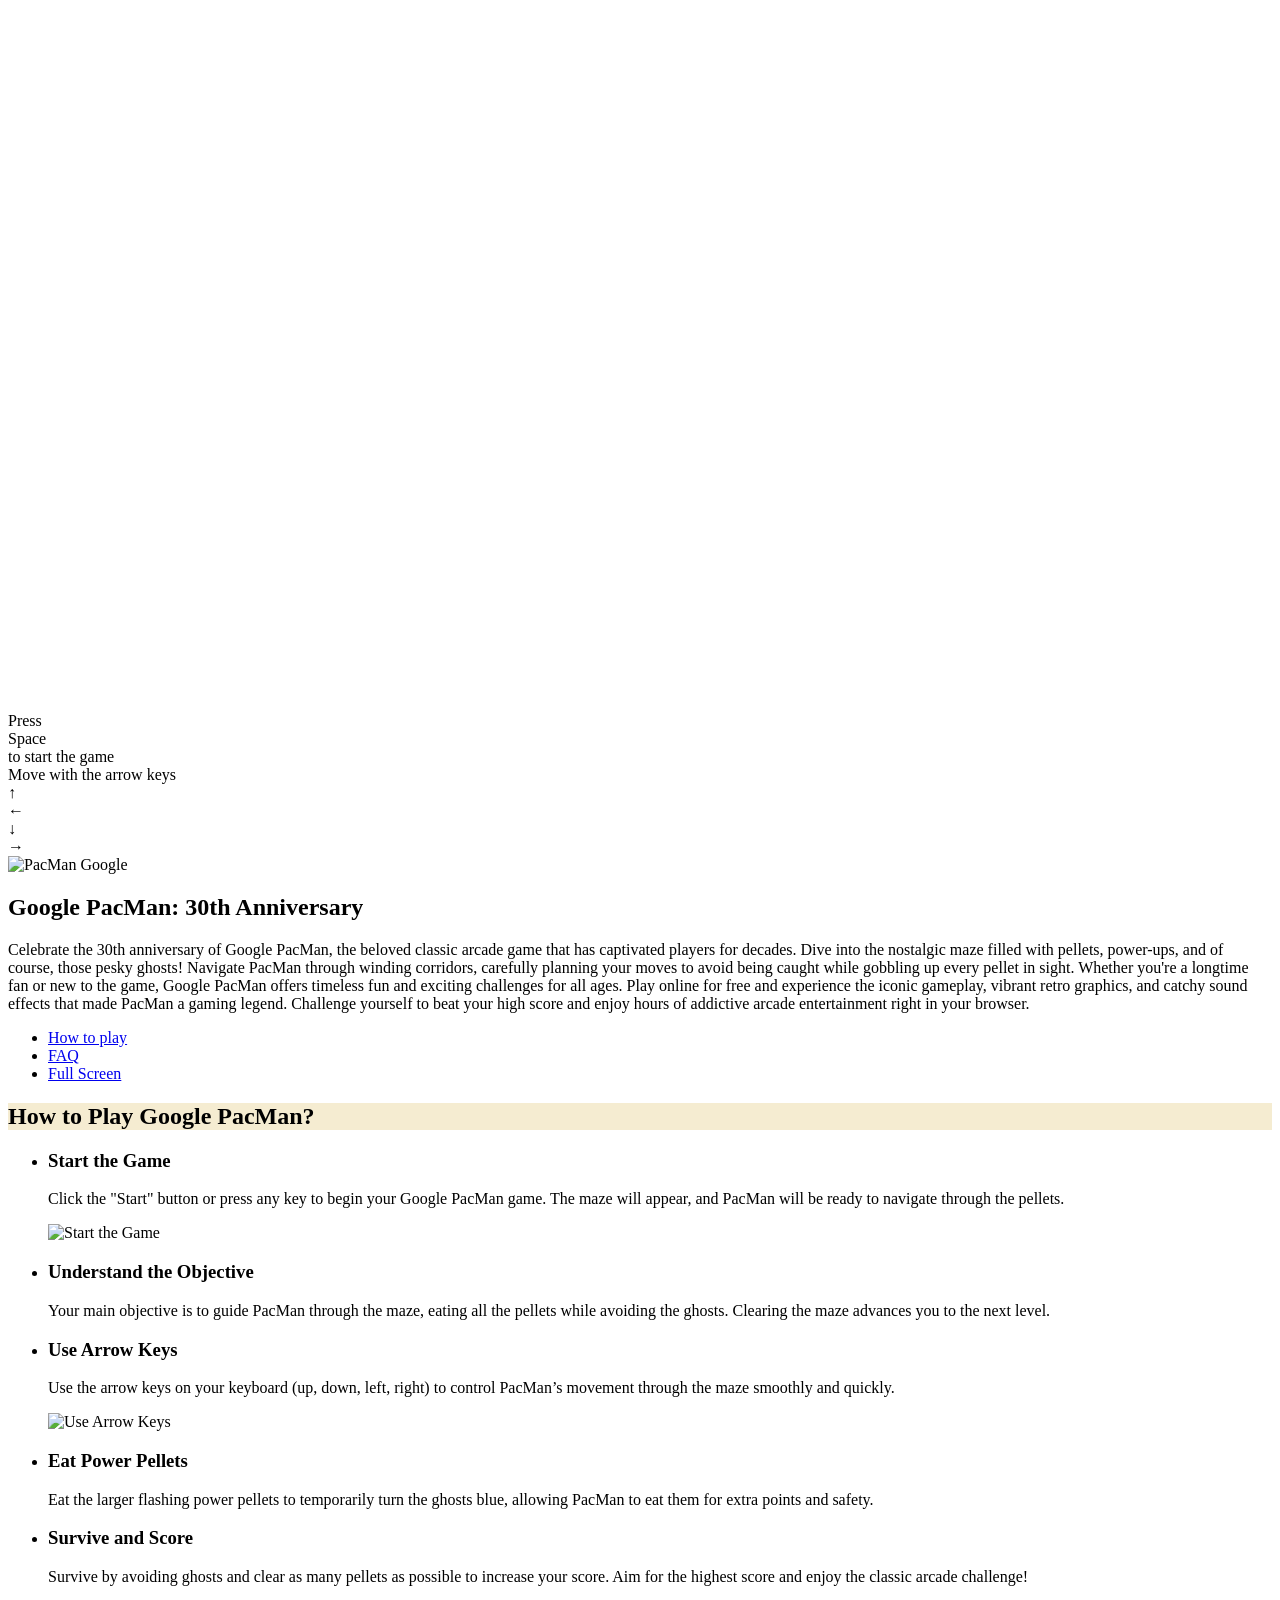
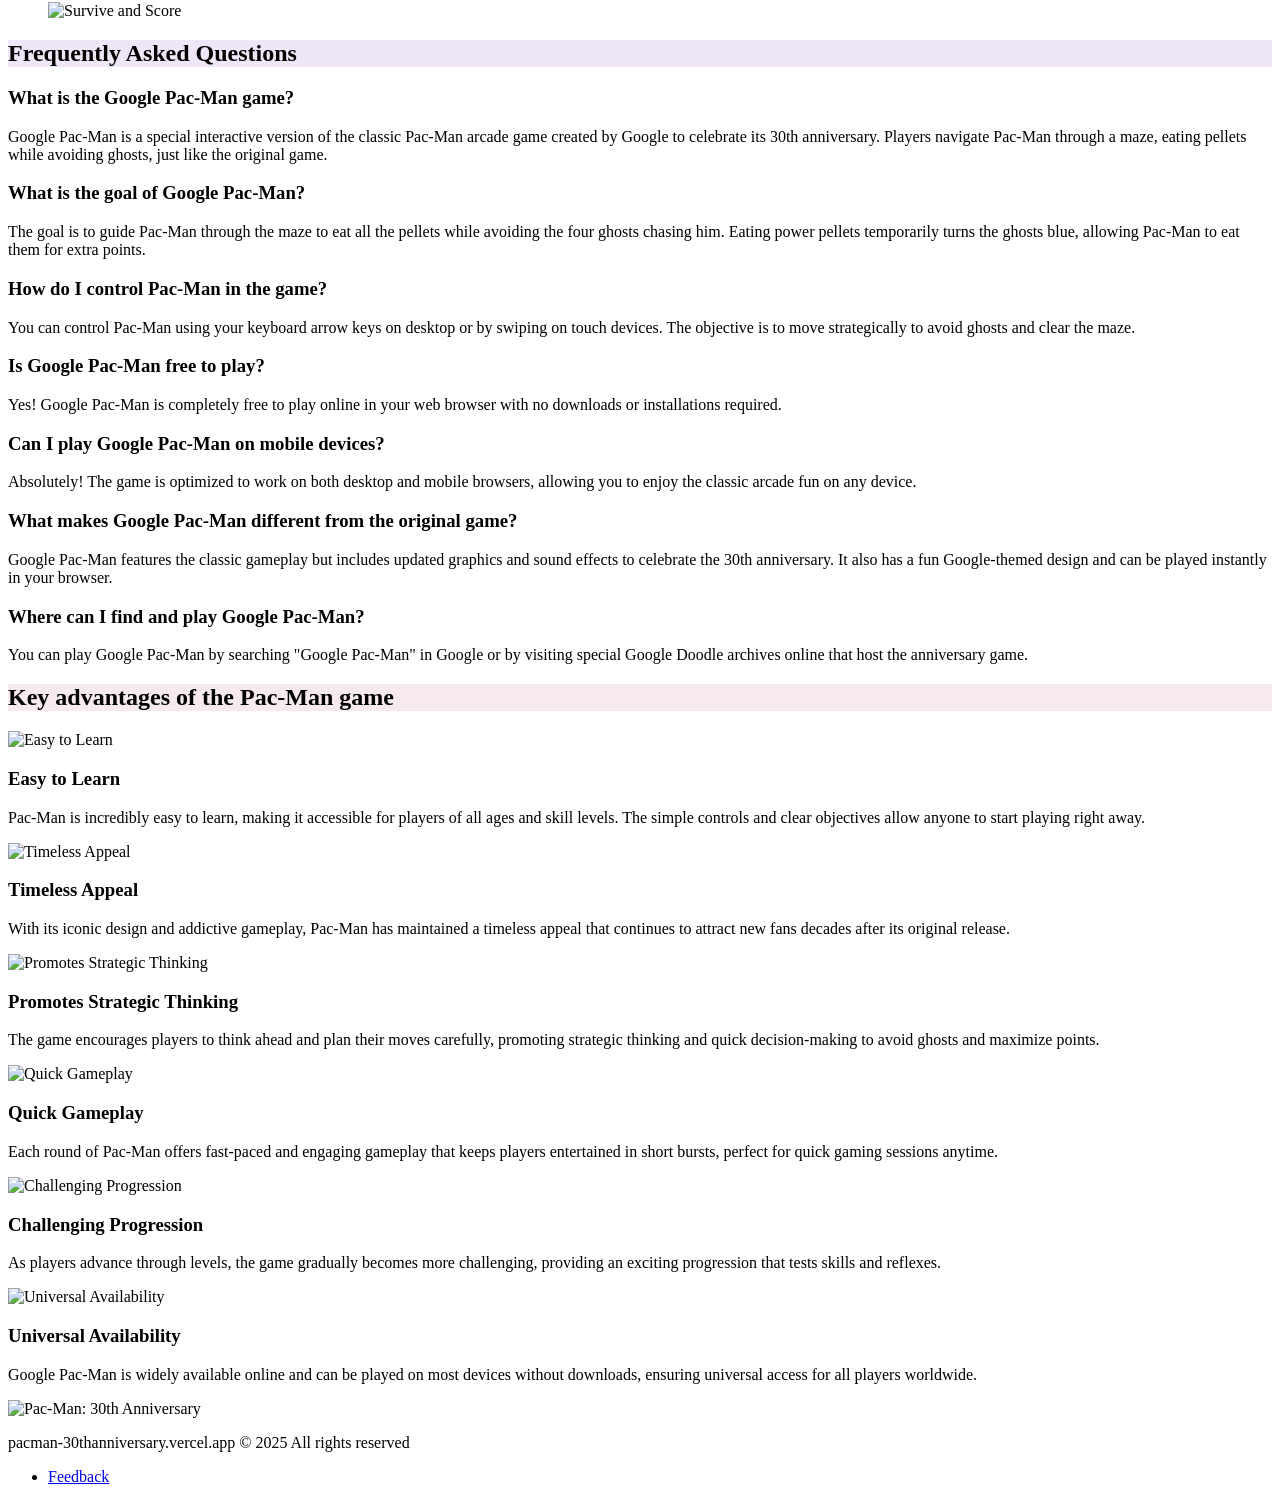
==== commit 27e5b9fd: "Update index.html" ====
--- a/index.html
+++ b/index.html
@@ -197,7 +197,7 @@
 <p class="how-to__description" itemprop="text">Click the "Start" button or press any key to begin your Google PacMan game. The maze will appear, and PacMan will be ready to navigate through the pellets.
 </p>
                         <picture class="how-to__img">
-                            <img loading="lazy" src="assets/img/pacman-how-to-1.png" alt="Start the Game" title="Start the Game" itemprop="image">
+                            <img loading="lazy" src="https://pacman-30thanniversary.pages.dev/assets/img/pacman-how-to-1.png" alt="Start the Game" title="Start the Game" itemprop="image">
                         </picture>
                     </div>
                 </div>
@@ -218,7 +218,7 @@
 <p class="how-to__description" itemprop="text">Use the arrow keys on your keyboard (up, down, left, right) to control PacMan’s movement through the maze smoothly and quickly.
 </p>
                         <picture class="how-to__img">
-                            <img loading="lazy" src="assets/img/pacman-how-to-3.png" alt="Use Arrow Keys" title="Use Arrow Keys" itemprop="image">
+                            <img loading="lazy" src="https://pacman-30thanniversary.pages.dev/assets/img/pacman-how-to-3.png" alt="Use Arrow Keys" title="Use Arrow Keys" itemprop="image">
                         </picture>
                     </div>
                 </div>
@@ -239,7 +239,7 @@
                         <p class="how-to__description" itemprop="text">Survive by avoiding ghosts and clear as many pellets as possible to increase your score. Aim for the highest score and enjoy the classic arcade challenge!
 </p>
                         <picture class="how-to__img">
-                            <img loading="lazy" src="assets/img/pacman-how-to-5.png" alt="Survive and Score" title="Survive and Score" itemprop="image">
+                            <img loading="lazy" src="https://pacman-30thanniversary.pages.dev/assets/img/pacman-how-to-5.png" alt="Survive and Score" title="Survive and Score" itemprop="image">
                         </picture>
                     </div>
                 </div>
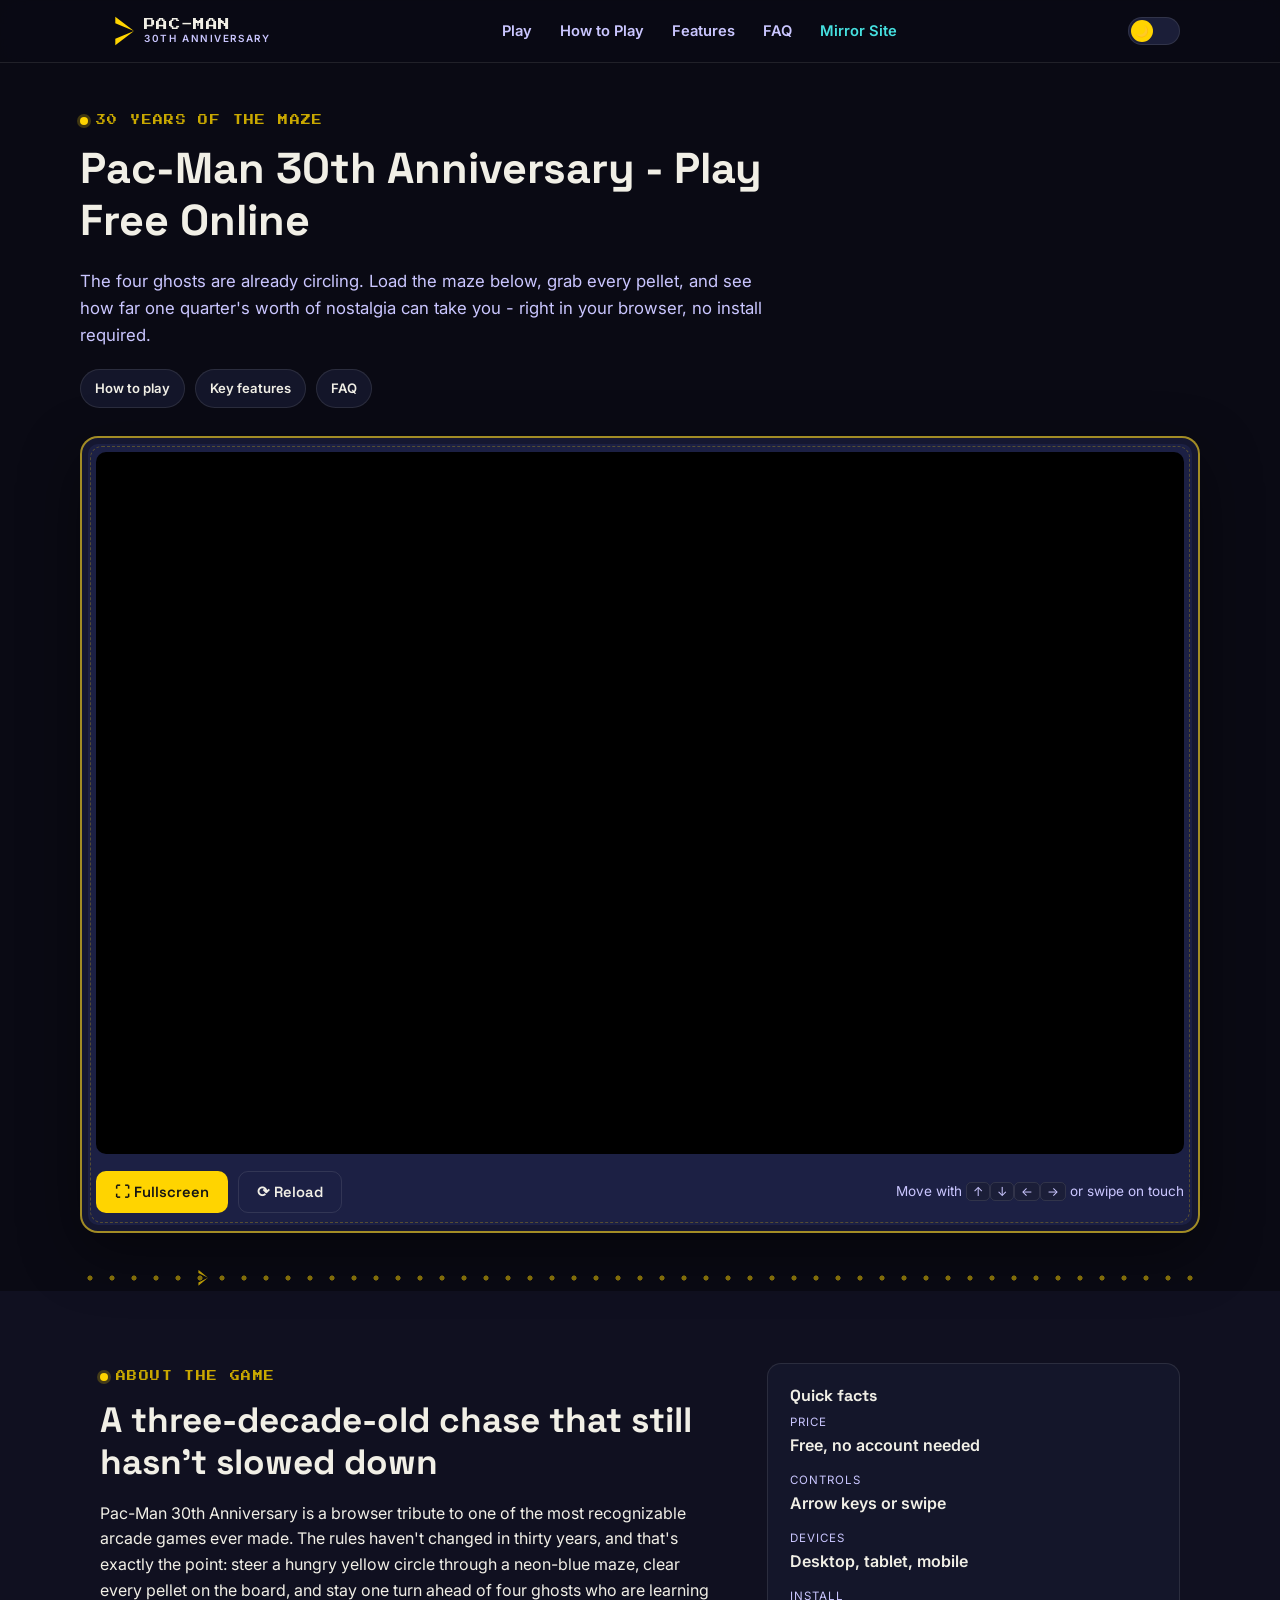
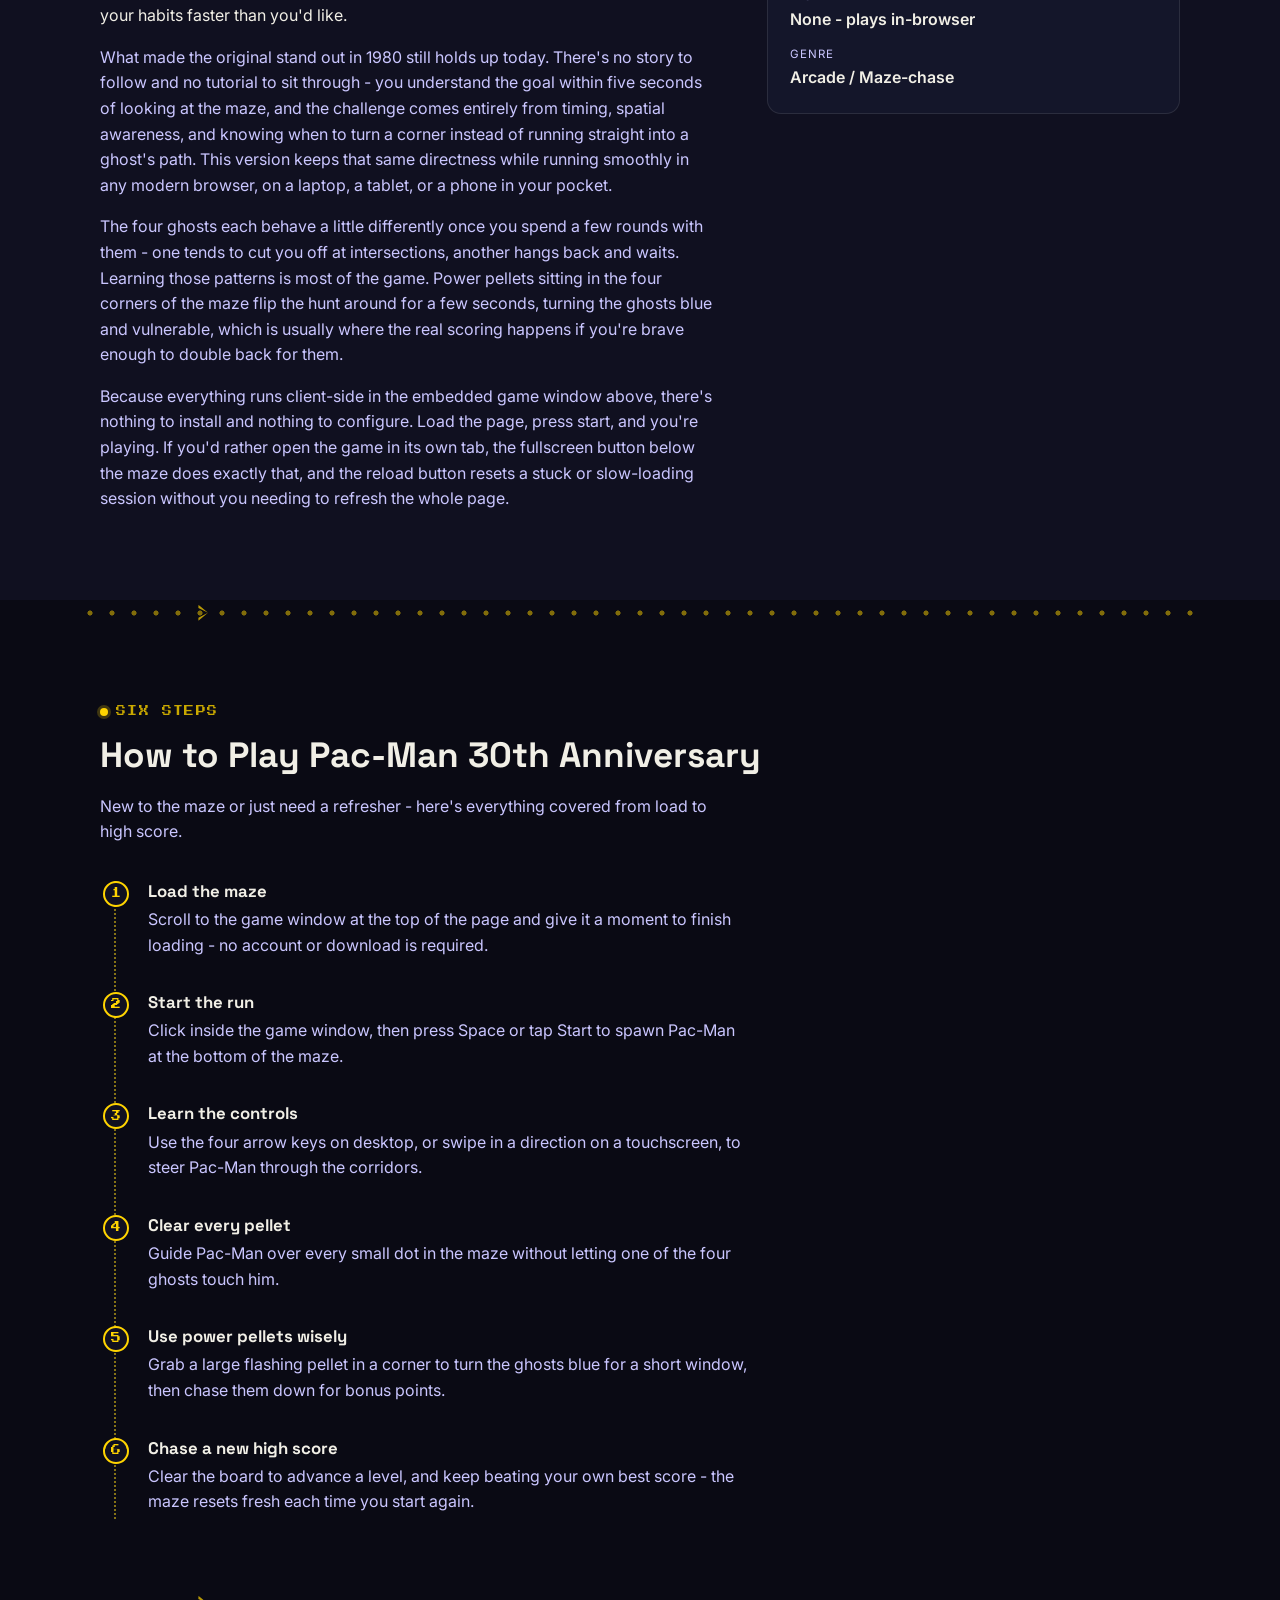
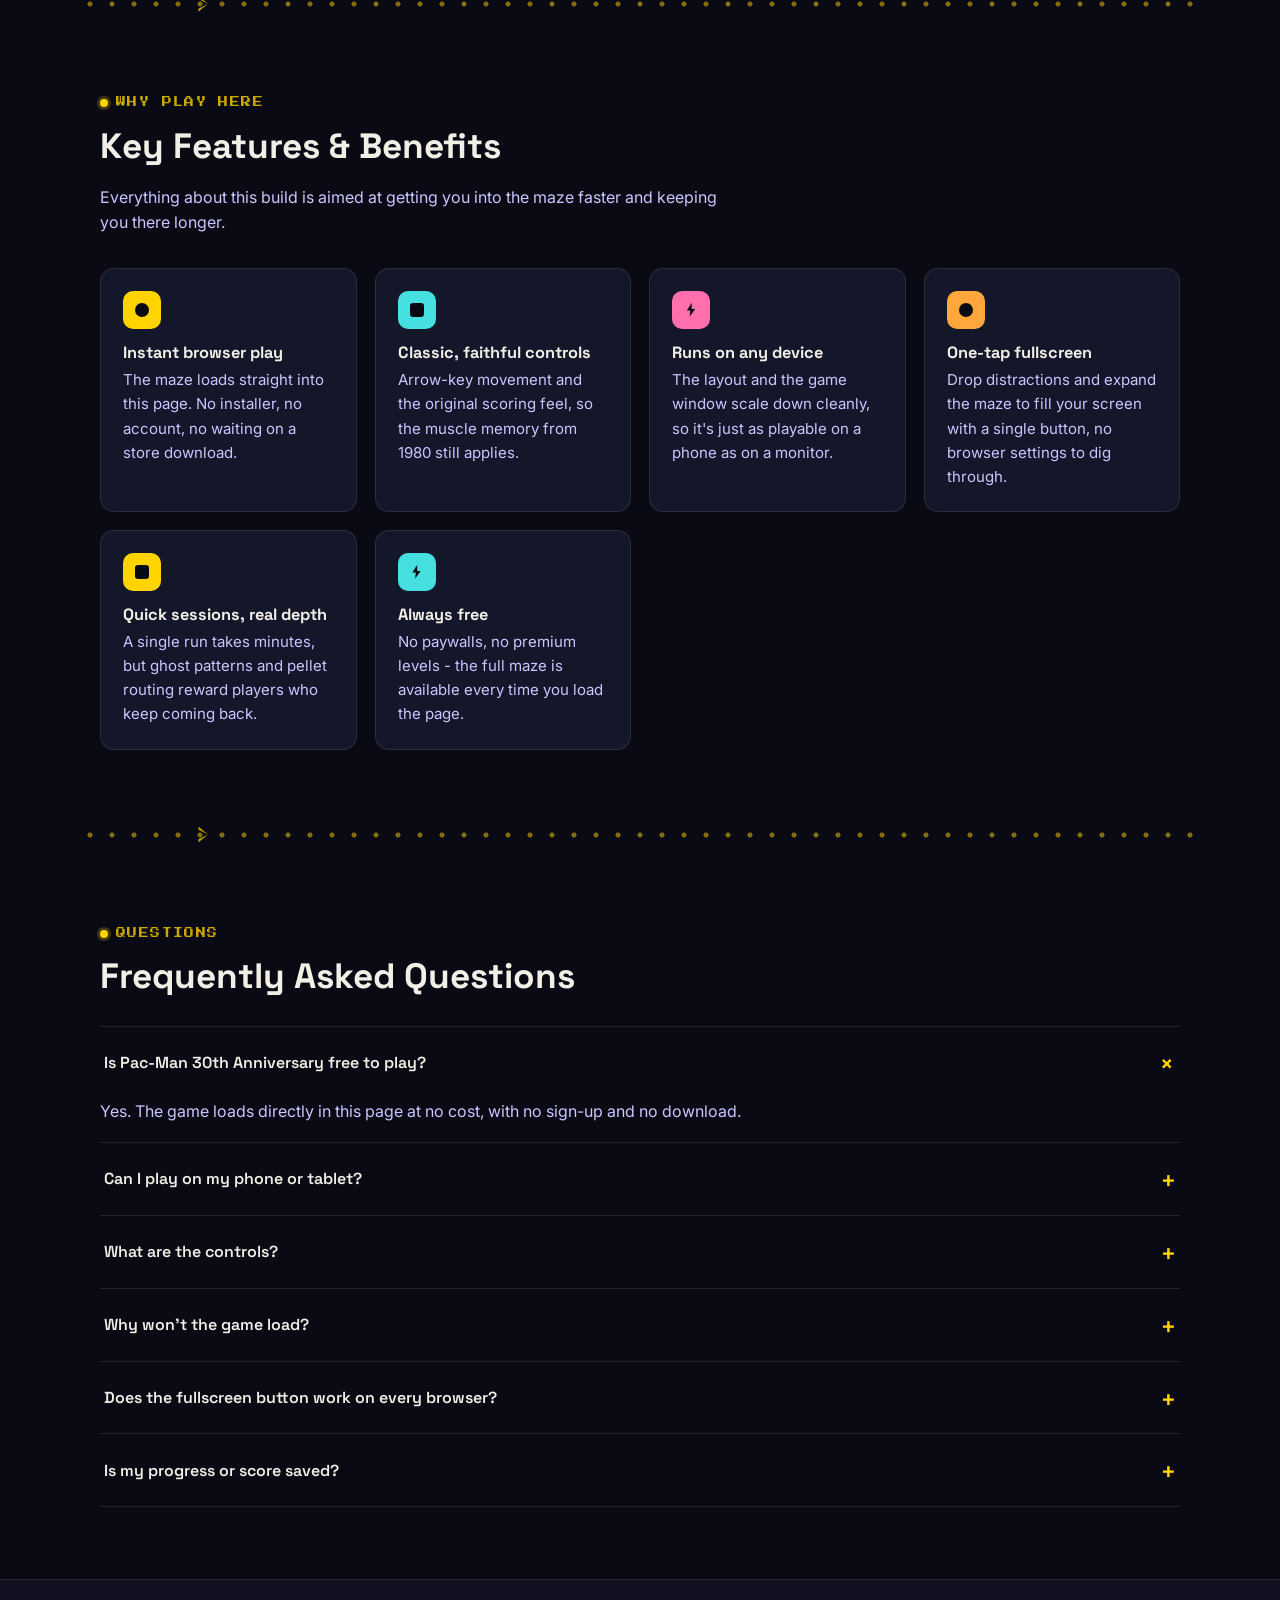
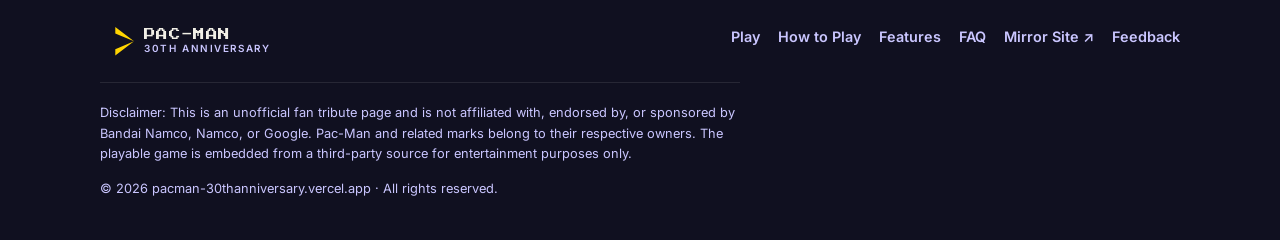
==== commit 7e609584: "Update index.html" ====
--- a/index.html
+++ b/index.html
@@ -1,440 +1,631 @@
 <!DOCTYPE html>
-<html lang="en" prefix="og: https://ogp.me/ns#">
+<html lang="en" data-theme="dark">
 <head>
-    <meta http-equiv="X-UA-Compatible" content="IE=edge">
-    <meta charset="UTF-8" />
-    <link rel="preconnect" href="https://fonts.googleapis.com">
-    <link rel="preconnect" href="https://fonts.gstatic.com" crossorigin>
-    <link rel="preload" href="https://pacman-30thanniversary.pages.dev/assets/font/ARCADE_R.TTF" as="font" type="font/ttf" crossorigin>
-    <link rel="manifest" href="https://pacman-30thanniversary.vercel.app/manifest.json" />
-    <link rel="canonical" href="https://pacman-30thanniversary.vercel.app/" />
-    <meta name="viewport" content="width=device-width, initial-scale=1.0">
-      <meta name="robots" content="index, follow" />
-  <meta name="theme-color" content="#151515" />
-    <title>PacMan 30th Anniversary | Play Game</title>
-    <meta name="description" content="Join the celebration of PacMan 30th Anniversary! Experience the timeless maze-chase gameplay, updated features, and endless fun that has captivated gamers for decades">
-
-    <link rel="icon" type="image/png" href="https://pacman-30thanniversary.pages.dev/assets/img/favicon/favicon-96x96.png" sizes="96x96" />
-    <link rel="icon" type="image/svg+xml" href="https://pacman-30thanniversary.pages.dev/assets/img/favicon/favicon.svg" />
-    <link rel="shortcut icon" href="/assets/img/favicon/favicon.ico" />
-    <link rel="apple-touch-icon" sizes="180x180" href="https://pacman-30thanniversary.pages.dev/assets/img/favicon/apple-touch-icon.png" />
-    <meta name="apple-mobile-web-app-title" content="PacMan" />
-
-    <meta property="og:title" content="Google PacMan Online">
-    <meta property="og:description" content="Celebrate 30 years of iconic arcade action with PacMan 30th Anniversary! Enjoy classic gameplay, new challenges, and nostalgic fun for all ages. Play now and relive the legend!">
-    <meta property="og:locale" content="en">
-    <meta property="og:type" content="website">
-    <meta property="og:url" content="https://pacman-30thanniversary.vercel.app/">
-    <meta property="og:site_name" content="Google PacMan">
-    <meta property="og:width" content="1200">
-    <meta property="og:height" content="630">
-    <meta property="og:image" content="https://pacman-30thanniversary.pages.dev/assets/img/pacman.png">
-    <meta name="twitter:card" content="summary" />
-    <meta name="twitter:title" content="Google PacMan Game" />
-    <meta name="twitter:description" content="PacMan 30th Anniversary brings classic arcade excitement with new twists. Play the legendary game that’s been thrilling fans for 30 years!" />
-    <meta name="twitter:image" content="https://pacman-30thanniversary.pages.dev/assets/img/pacman.png">
-
-
-    <link href="https://pacman-30thanniversary.pages.dev/assets/css/vendor.min.css?v1.11" rel="stylesheet">
-    <link href="https://pacman-30thanniversary.pages.dev/assets/css/app.css?v1.11" rel="stylesheet">
-
-
-  
+<meta charset="UTF-8" />
+<meta http-equiv="X-UA-Compatible" content="IE=edge" />
+<meta name="viewport" content="width=device-width, initial-scale=1.0, viewport-fit=cover" />
+<meta name="robots" content="index, follow" />
+<meta name="theme-color" content="#0a0a14" />
+<title>Pac-Man 30th Anniversary | Play the Classic Maze Game</title>
+<meta name="description" content="Play Pac-Man 30th Anniversary free in your browser. Guide Pac-Man through the maze, dodge four ghosts, chase power pellets and chase a new high score - no download needed." />
+<link rel="canonical" href="https://pacman-30thanniversary.vercel.app/" />
+
+<!-- Iframe game source (loaded in-page below) -->
+<link rel="dns-prefetch" href="https://pacman-30thanniversary.pages.dev/" />
+<link rel="preconnect" href="https://pacman-30thanniversary.pages.dev/" crossorigin />
+<meta name="game-source" content="https://pacman-30thanniversary.pages.dev/" />
+
+<!-- Fonts -->
+<link rel="preconnect" href="https://fonts.googleapis.com" />
+<link rel="preconnect" href="https://fonts.gstatic.com" crossorigin />
+<link href="https://fonts.googleapis.com/css2?family=Press+Start+2P&family=Space+Grotesk:wght@400;500;600;700&family=Inter:wght@400;500;600;700&display=swap" rel="stylesheet" />
+
+<!-- Icons -->
+<link rel="icon" type="image/png" href="https://pacman-30thanniversary.pages.dev/assets/img/favicon/favicon-96x96.png" sizes="96x96" />
+<link rel="icon" type="image/svg+xml" href="https://pacman-30thanniversary.pages.dev/assets/img/favicon/favicon.svg" />
+<link rel="apple-touch-icon" sizes="180x180" href="https://pacman-30thanniversary.pages.dev/assets/img/favicon/apple-touch-icon.png" />
+<meta name="apple-mobile-web-app-title" content="Pac-Man 30th" />
+
+<!-- Open Graph -->
+<meta property="og:title" content="Pac-Man 30th Anniversary | Play Free Online" />
+<meta property="og:description" content="Celebrate 30 years of the maze-chase legend. Play Pac-Man 30th Anniversary instantly in your browser - free, no install, works on desktop and mobile." />
+<meta property="og:type" content="website" />
+<meta property="og:locale" content="en_US" />
+<meta property="og:url" content="https://pacman-30thanniversary.vercel.app/" />
+<meta property="og:site_name" content="Pac-Man 30th Anniversary" />
+<meta property="og:image" content="https://pacman-30thanniversary.pages.dev/assets/img/pacman.png" />
+<meta property="og:image:width" content="1200" />
+<meta property="og:image:height" content="630" />
+
+<!-- Twitter -->
+<meta name="twitter:card" content="summary_large_image" />
+<meta name="twitter:title" content="Pac-Man 30th Anniversary | Play Free Online" />
+<meta name="twitter:description" content="Guide Pac-Man through the maze, dodge four ghosts and chase a new high score - free, right in your browser." />
+<meta name="twitter:image" content="https://pacman-30thanniversary.pages.dev/assets/img/pacman.png" />
+
+<!-- Schema.org: Organization / WebSite / WebPage -->
 <script type="application/ld+json">
 {
-    "@context": "https://schema.org",
-    "@type": "Product",
-    "brand": "Pac-Man",
-    "name": "Google Pac-Man - Play Online",
-    "description": "PacMan 30th Anniversary brings classic arcade excitement with new twists. Play the legendary game that’s been thrilling fans for 30 years!",
-    "category": "Online Games",
-    "image": "https://pacman-30thanniversary.pages.dev/assets/img/pacman.png",
-    "aggregateRating": {
-        "@type": "AggregateRating",
-        "worstRating": "1",
-        "bestRating": "5",
-        "ratingValue": "4.8",
-        "ratingCount": "78"
+  "@context": "https://schema.org",
+  "@graph": [
+    {
+      "@type": "Organization",
+      "@id": "https://pacman-30thanniversary.vercel.app/#organization",
+      "name": "Pac-Man 30th Anniversary",
+      "url": "https://pacman-30thanniversary.vercel.app/"
+    },
+    {
+      "@type": "WebSite",
+      "@id": "https://pacman-30thanniversary.vercel.app/#website",
+      "url": "https://pacman-30thanniversary.vercel.app/",
+      "name": "Pac-Man 30th Anniversary",
+      "publisher": { "@id": "https://pacman-30thanniversary.vercel.app/#organization" }
+    },
+    {
+      "@type": "WebPage",
+      "@id": "https://pacman-30thanniversary.vercel.app/#webpage",
+      "url": "https://pacman-30thanniversary.vercel.app/",
+      "name": "Pac-Man 30th Anniversary | Play the Classic Maze Game Free Online",
+      "isPartOf": { "@id": "https://pacman-30thanniversary.vercel.app/#website" },
+      "inLanguage": "en",
+      "description": "Play Pac-Man 30th Anniversary free in your browser. Guide Pac-Man through the maze, dodge four ghosts, chase power pellets and chase a new high score."
     }
+  ]
 }
 </script>
 
+<!-- Schema.org: VideoGame -->
+<script type="application/ld+json">
+{
+  "@context": "https://schema.org",
+  "@type": "VideoGame",
+  "name": "Pac-Man 30th Anniversary",
+  "url": "https://pacman-30thanniversary.vercel.app/",
+  "description": "A free browser tribute to the classic maze-chase arcade game, marking 30 years of Pac-Man with the original ruleset and controls.",
+  "genre": ["Arcade", "Maze"],
+  "gamePlatform": ["Web browser", "PC", "Mobile"],
+  "applicationCategory": "Game",
+  "operatingSystem": "Any",
+  "image": "https://pacman-30thanniversary.pages.dev/assets/img/pacman.png",
+  "offers": {
+    "@type": "Offer",
+    "price": "0",
+    "priceCurrency": "USD"
+  }
+}
+</script>
+
+<!-- Schema.org: HowTo -->
+<script type="application/ld+json">
+{
+  "@context": "https://schema.org",
+  "@type": "HowTo",
+  "name": "How to Play Pac-Man 30th Anniversary",
+  "description": "A six-step guide to loading and playing Pac-Man 30th Anniversary in your browser.",
+  "step": [
+    { "@type": "HowToStep", "position": 1, "name": "Load the maze", "text": "Scroll to the game window at the top of the page and wait a moment for the maze to finish loading - no account or download is required." },
+    { "@type": "HowToStep", "position": 2, "name": "Start the run", "text": "Click inside the game window, then press Space or tap Start to spawn Pac-Man at the bottom of the maze." },
+    { "@type": "HowToStep", "position": 3, "name": "Learn the controls", "text": "Use the four arrow keys on desktop, or swipe in a direction on a touchscreen, to steer Pac-Man through the corridors." },
+    { "@type": "HowToStep", "position": 4, "name": "Clear every pellet", "text": "Guide Pac-Man over every small dot in the maze without letting one of the four ghosts touch him." },
+    { "@type": "HowToStep", "position": 5, "name": "Use power pellets wisely", "text": "Grab a large flashing pellet in a corner to turn the ghosts blue for a short window, then chase them down for bonus points." },
+    { "@type": "HowToStep", "position": 6, "name": "Chase a new high score", "text": "Clear the board to advance a level, and keep beating your own best score across runs - the maze resets each time you start again." }
+  ]
+}
+</script>
+
+<!-- Schema.org: FAQPage -->
+<script type="application/ld+json">
+{
+  "@context": "https://schema.org",
+  "@type": "FAQPage",
+  "mainEntity": [
+    {
+      "@type": "Question",
+      "name": "Is Pac-Man 30th Anniversary free to play?",
+      "acceptedAnswer": { "@type": "Answer", "text": "Yes. The game loads directly in this page at no cost, with no sign-up and no download." }
+    },
+    {
+      "@type": "Question",
+      "name": "Can I play on my phone or tablet?",
+      "acceptedAnswer": { "@type": "Answer", "text": "Yes. The maze resizes to fit your screen and supports touch controls, so it plays the same on mobile, tablet, and desktop." }
+    },
+    {
+      "@type": "Question",
+      "name": "What are the controls?",
+      "acceptedAnswer": { "@type": "Answer", "text": "Use the arrow keys on a keyboard, or swipe in the direction you want Pac-Man to turn on a touchscreen." }
+    },
+    {
+      "@type": "Question",
+      "name": "Why won't the game load?",
+      "acceptedAnswer": { "@type": "Answer", "text": "Give the window a few seconds on a slow connection, then use the Reload button under the game. If it still won't start, try disabling an ad blocker for this page or opening the mirror link in the footer." }
+    },
+    {
+      "@type": "Question",
+      "name": "Does the fullscreen button work on every browser?",
+      "acceptedAnswer": { "@type": "Answer", "text": "Fullscreen relies on a standard browser API supported by all modern desktop and mobile browsers. If a browser blocks it, the game still plays normally at its regular size." }
+    },
+    {
+      "@type": "Question",
+      "name": "Is my progress or score saved?",
+      "acceptedAnswer": { "@type": "Answer", "text": "Scores reset when the page or the game window is reloaded - this tribute page doesn't create accounts or store cloud saves." }
+    }
+  ]
+}
+</script>
+
+<style>
+:root{--bg:#0a0a14;--bg-alt:#101020;--surface:#14162a;--surface-2:#1b1e38;--text:#f1efe6;--text-dim:#cac6ff;--line:#f1efe61a;--yellow:#ffd400;--yellow-dim:#c9a800;--pink:#ff6fae;--cyan:#46e0e0;--orange:#ffa63d;--shadow:0 20px 60px #00000073;--radius:14px;--maze:#1c2044;--font-display:"Press Start 2P",monospace;--font-head:"Space Grotesk",Inter,sans-serif;--font-body:Inter,sans-serif}
+html[data-theme="light"]{--bg:#eef0f8;--bg-alt:#fff;--surface:#fff;--surface-2:#f3f4fc;--text:#0e0e1f;--text-dim:#1b1b25;--line:#1717301a;--yellow-dim:#a98400;--shadow:0 16px 40px #1e1e4624;--maze:#dfe2f5}
+*,::before,::after{box-sizing:border-box}
+html{scroll-behavior:smooth}
+@media (prefers-reduced-motion: reduce) {
+html{scroll-behavior:auto}
+*,::before,::after{animation-duration:.001ms!important;animation-iteration-count:1!important;transition-duration:.001ms!important}
+}
+body{margin:0;background:var(--bg);color:var(--text);font-family:var(--font-body);line-height:1.6;-webkit-font-smoothing:antialiased;transition:background .25s ease,color .25s ease}
+img{max-width:100%;display:block}
+a{color:inherit}
+.container{width:100%;max-width:1120px;margin:0 auto;padding:0 20px}
+h1,h2,h3{font-family:var(--font-head);margin:0 0 .5em;line-height:1.2}
+.eyebrow{font-family:var(--font-display);font-size:.62rem;letter-spacing:.14em;color:var(--yellow-dim);text-transform:uppercase;display:inline-flex;align-items:center;gap:8px;margin-bottom:14px}
+.eyebrow::before{content:"";width:8px;height:8px;background:var(--yellow);border-radius:50%;box-shadow:0 0 0 3px color-mix(in srgb,var(--yellow) 22%,transparent)}
+.section{padding:72px 0}
+.section--tight{padding:48px 0}
+.section h2{font-size:clamp(1.5rem,3vw,2.2rem)}
+.lede{color:var(--text-dim);max-width:64ch}
+.visually-hidden{position:absolute;width:1px;height:1px;overflow:hidden;clip:rect(0 0 0 0);white-space:nowrap}
+.pellet-trail{--dot:color-mix(in srgb,var(--yellow) 70%,transparent);height:26px;margin:0 auto;max-width:1120px;background-image:radial-gradient(circle,var(--dot) 2.5px,transparent 2.6px);background-size:22px 22px;background-position:center;background-repeat:repeat-x;position:relative;opacity:.7}
+.pellet-trail::after{content:"";position:absolute;top:50%;left:10%;width:16px;height:16px;border-radius:50%;background:var(--yellow);transform:translateY(-50%);clip-path:polygon(100% 50%,40% 0,40% 20%,100% 50%,40% 80%,40% 100%);animation:munch 5.5s linear infinite}
+@keyframes munch {
+0%{left:2%}
+100%{left:96%}
+}
+.site-header{position:sticky;top:0;z-index:60;backdrop-filter:saturate(140%) blur(14px);background:color-mix(in srgb,var(--bg) 82%,transparent);border-bottom:1px solid var(--line)}
+.site-header__row{display:flex;align-items:center;justify-content:space-between;padding:14px 20px;max-width:1120px;margin:0 auto;gap:12px}
+.brand{display:flex;align-items:center;gap:10px;text-decoration:none;color:var(--text)}
+.brand__mark{width:34px;height:34px;border-radius:50%;background:var(--yellow);clip-path:polygon(100% 50%,45% 8%,45% 27%,100% 50%,45% 73%,45% 92%);flex-shrink:0}
+.brand__text{font-family:var(--font-display);font-size:.72rem;letter-spacing:.03em;line-height:1.4}
+.brand__text small{display:block;font-family:var(--font-body);font-size:.62rem;font-weight:600;color:var(--text-dim);letter-spacing:.16em}
+.nav{display:flex;align-items:center;gap:28px}
+.nav__list{list-style:none;display:flex;gap:24px;margin:0;padding:0}
+.nav__list a{text-decoration:none;font-weight:600;font-size:.92rem;color:var(--text-dim);padding:8px 2px;border-bottom:2px solid transparent;transition:color .2s,border-color .2s}
+.nav__list a:hover,.nav__list a:focus-visible{color:var(--text);border-color:var(--yellow)}
+.nav__list a.is-external{color:var(--cyan)}
+.header-actions{display:flex;align-items:center;gap:10px}
+.theme-toggle{position:relative;width:52px;height:28px;border-radius:999px;border:1px solid var(--line);background:var(--surface-2);cursor:pointer;flex-shrink:0}
+.theme-toggle__thumb{position:absolute;top:2px;left:2px;width:22px;height:22px;border-radius:50%;background:var(--yellow);transition:transform .25s ease;display:flex;align-items:center;justify-content:center;font-size:11px}
+html[data-theme="light"] .theme-toggle__thumb{transform:translateX(24px)}
+.theme-toggle:focus-visible{outline:2px solid var(--yellow);outline-offset:2px}
+.menu-btn{display:none;width:42px;height:42px;border-radius:10px;border:1px solid var(--line);background:var(--surface-2);cursor:pointer;flex-direction:column;align-items:center;justify-content:center;gap:5px}
+.menu-btn span{width:20px;height:2px;background:var(--text);transition:transform .2s,opacity .2s}
+.menu-btn[aria-expanded="true"] span:nth-child(1){transform:translateY(7px) rotate(45deg)}
+.menu-btn[aria-expanded="true"] span:nth-child(2){opacity:0}
+.menu-btn[aria-expanded="true"] span:nth-child(3){transform:translateY(-7px) rotate(-45deg)}
+.mobile-nav{display:none;border-top:1px solid var(--line);background:var(--bg)}
+.mobile-nav.is-open{display:block}
+.mobile-nav__list{list-style:none;margin:0;padding:8px 20px 20px;display:flex;flex-direction:column}
+.mobile-nav__list a{display:block;padding:12px 4px;text-decoration:none;color:var(--text);font-weight:600;border-bottom:1px solid var(--line)}
+.mobile-nav__list a.is-external{color:var(--cyan)}
+.hero{padding:44px 0 32px}
+.hero__head{max-width:70ch;margin-bottom:28px}
+.hero h1{font-size:clamp(1.7rem,4.4vw,2.7rem)}
+.hero__sub{color:var(--text-dim);font-size:1.05rem;max-width:130ch}
+.hero__quicklinks{display:flex;flex-wrap:wrap;gap:10px;margin-top:20px}
+.chip{font-size:.82rem;font-weight:600;text-decoration:none;color:var(--text);border:1px solid var(--line);background:var(--surface);padding:8px 14px;border-radius:999px;transition:border-color .2s,transform .2s}
+.chip:hover{border-color:var(--yellow);transform:translateY(-1px)}
+.game-cabinet{background:var(--maze);border:2px solid color-mix(in srgb,var(--yellow) 55%,var(--line));border-radius:18px;padding:14px;box-shadow:var(--shadow),inset 0 0 0 6px color-mix(in srgb,var(--bg) 40%,transparent);position:relative}
+.game-cabinet::before{content:"";position:absolute;inset:8px;border:1px dashed color-mix(in srgb,var(--yellow) 25%,transparent);border-radius:12px;pointer-events:none}
+.game-frame-wrap{position:relative;width:100%;aspect-ratio:4/3;max-height:78vh;border-radius:10px;overflow:hidden;background:#000}
+.game-frame-wrap iframe{width:100%;height:100%;border:0;display:block}
+.game-frame-wrap.is-loading::after{content:"Loading maze…";position:absolute;inset:0;display:flex;align-items:center;justify-content:center;color:var(--yellow);font-family:var(--font-display);font-size:.7rem;letter-spacing:.08em;background:#000}
+.game-controls{display:flex;flex-wrap:wrap;align-items:center;justify-content:space-between;gap:12px;margin-top:14px}
+.game-controls__buttons{display:flex;gap:10px;flex-wrap:wrap}
+.btn{font-family:var(--font-head);font-weight:600;font-size:.92rem;display:inline-flex;align-items:center;gap:8px;padding:11px 18px;border-radius:10px;border:1px solid transparent;cursor:pointer;text-decoration:none;transition:transform .15s ease,filter .15s ease}
+.btn:active{transform:translateY(1px)}
+.btn--primary{background:var(--yellow);color:#141414}
+.btn--primary:hover{filter:brightness(1.06)}
+.btn--ghost{background:transparent;border-color:var(--line);color:var(--text)}
+.btn--ghost:hover{border-color:var(--cyan);color:var(--cyan)}
+.game-controls__hint{color:var(--text-dim);font-size:.85rem}
+.game-controls__hint kbd{font-family:var(--font-body);border:1px solid var(--line);border-radius:5px;padding:1px 6px;background:var(--surface-2);font-size:.78rem}
+.info-slot{margin:32px auto 0;display:none;align-items:center;justify-content:center;border:1px dashed var(--line);border-radius:10px;color:var(--text-dim);font-size:.75rem;letter-spacing:.06em;text-transform:uppercase;background:var(--surface)}
+.info-slot__leaderboard{width:728px;height:90px}
+.info-slot__mpu{width:300px;height:250px}
+@media (min-width:993px) {
+.info-slot__leaderboard{display:flex}
+}
+@media (max-width:992px) {
+.info-slot__mpu{display:flex}
+}
+.about{background:var(--bg-alt)}
+.about__grid{display:grid;grid-template-columns:1.5fr 1fr;gap:48px;align-items:start}
+.about__body p{color:var(--text-dim);margin:0 0 1em}
+.about__body p:first-of-type{color:var(--text)}
+.fact-panel{background:var(--surface);border:1px solid var(--line);border-radius:var(--radius);padding:22px}
+.fact-panel h3{font-size:1rem}
+.fact-panel dl{margin:0;display:grid;gap:12px}
+.fact-panel dt{font-size:.72rem;text-transform:uppercase;letter-spacing:.08em;color:var(--text-dim)}
+.fact-panel dd{margin:2px 0 0;font-weight:600}
+.howto__list{list-style:none;margin:36px 0 0;padding:0;display:grid;gap:0;border-left:2px dotted color-mix(in srgb,var(--yellow) 45%,var(--line));margin-left:14px;padding-left:32px}
+.howto__item{position:relative;padding:0 0 34px}
+.howto__item:last-child{padding-bottom:4px}
+.howto__badge{position:absolute;left:-45px;top:0;width:26px;height:26px;border-radius:50%;background:var(--bg-alt);border:2px solid var(--yellow);color:var(--yellow);font-family:var(--font-display);font-size:.62rem;display:flex;align-items:center;justify-content:center}
+.howto__item h3{font-size:1.05rem;margin-bottom:6px}
+.howto__item p{color:var(--text-dim);margin:0;max-width:60ch}
+.features__grid{display:grid;grid-template-columns:repeat(auto-fit,minmax(240px,1fr));gap:18px;margin-top:32px}
+.feature-card{background:var(--surface);border:1px solid var(--line);border-radius:var(--radius);padding:22px;transition:transform .18s ease,border-color .18s ease}
+.feature-card:hover{transform:translateY(-3px);border-color:var(--accent,var(--yellow))}
+.feature-card__icon{width:38px;height:38px;border-radius:10px;margin-bottom:14px;background:var(--accent,var(--yellow));display:flex;align-items:center;justify-content:center}
+.feature-card__icon i{width:14px;height:14px;background:var(--bg)}
+.feature-card__icon i.i-circle{border-radius:50%}
+.feature-card__icon i.i-bolt{clip-path:polygon(55% 0,20% 55%,45% 55%,40% 100%,80% 45%,55% 45%)}
+.feature-card__icon i.i-square{border-radius:3px}
+.feature-card h3{font-size:1.02rem;margin-bottom:6px}
+.feature-card p{color:var(--text-dim);margin:0;font-size:.94rem}
+.faq__list{margin-top:28px;border-top:1px solid var(--line)}
+.faq-item{border-bottom:1px solid var(--line)}
+.faq-item__q{width:100%;text-align:left;background:none;border:0;cursor:pointer;display:flex;align-items:center;justify-content:space-between;gap:16px;padding:18px 4px;font-family:var(--font-head);font-weight:600;font-size:1rem;color:var(--text)}
+.faq-item__q::after{content:"+";font-family:var(--font-body);font-size:1.4rem;color:var(--yellow);flex-shrink:0;transition:transform .2s ease}
+.faq-item[open] .faq-item__q::after{transform:rotate(45deg)}
+.faq-item__a{margin:0 0 18px;color:var(--text-dim);max-width:68ch}
+.faq-item summary{list-style:none}
+.faq-item summary::-webkit-details-marker{display:none}
+.site-footer{border-top:1px solid var(--line);padding:44px 0 28px;background:var(--bg-alt)}
+.footer__top{display:flex;flex-wrap:wrap;gap:24px;justify-content:space-between;align-items:flex-start;margin-bottom:24px}
+.footer__nav{display:flex;flex-wrap:wrap;gap:18px;list-style:none;margin:0;padding:0}
+.footer__nav a{text-decoration:none;color:var(--text-dim);font-size:.9rem;font-weight:600}
+.footer__nav a:hover{color:var(--text)}
+.disclaimer{color:var(--text-dim);font-size:.8rem;line-height:1.6;max-width:80ch;border-top:1px solid var(--line);padding-top:20px;margin-top:8px}
+.copyright{color:var(--text-dim);font-size:.8rem;margin-top:14px}
+@media (max-width:900px) {
+.about__grid{grid-template-columns:1fr}
+}
+@media (max-width:760px) {
+.nav{display:none}
+.menu-btn{display:flex}
+.section{padding:52px 0}
+.game-frame-wrap{aspect-ratio:3/4;max-height:70vh}
+}
+@media (max-width:480px) {
+.brand__text{font-size:.6rem}
+.howto__list{margin-left:6px;padding-left:26px}
+.howto__badge{left:-38px;width:22px;height:22px;font-size:.55rem}
+}
+</style>
 </head>
 <body>
+
+<header class="site-header">
+  <div class="site-header__row">
+    <a href="#top" class="brand">
+      <span class="brand__mark" aria-hidden="true"></span>
+      <span class="brand__text">PAC-MAN<small>30TH ANNIVERSARY</small></span>
+    </a>
+
+    <nav class="nav" aria-label="Primary">
+      <ul class="nav__list">
+        <li><a href="#game">Play</a></li>
+        <li><a href="#how-to">How to Play</a></li>
+        <li><a href="#features">Features</a></li>
+        <li><a href="#faq">FAQ</a></li>
+        <li><a href="https://pacman-30thanniversary.pages.dev/" class="is-external" target="_blank" rel="noopener">Mirror Site</a></li>
+      </ul>
+    </nav>
+
+    <div class="header-actions">
+      <button type="button" class="theme-toggle" id="themeToggle" aria-label="Toggle dark mode" aria-pressed="true">
+        <span class="theme-toggle__thumb" id="themeThumb">🌙</span>
+      </button>
+      <button type="button" class="menu-btn" id="menuBtn" aria-label="Open menu" aria-expanded="false" aria-controls="mobileNav">
+        <span></span><span></span><span></span>
+      </button>
+    </div>
+  </div>
+
+  <nav class="mobile-nav" id="mobileNav" aria-label="Mobile">
+    <ul class="mobile-nav__list">
+      <li><a href="#game">Play</a></li>
+      <li><a href="#how-to">How to Play</a></li>
+      <li><a href="#features">Features</a></li>
+      <li><a href="#faq">FAQ</a></li>
+      <li><a href="https://pacman-30thanniversary.vercel.app/" class="is-external" target="_blank" rel="noopener">Mirror Site ↗</a></li>
+    </ul>
+  </nav>
+</header>
+
+<main id="top">
+
+  <!-- HERO / GAME -->
+  <section class="hero container" id="game">
+    <div class="hero__head">
+      <span class="eyebrow">30 years of the maze</span>
+      <h1>Pac-Man 30th Anniversary - Play Free Online</h1>
+      <p class="hero__sub">The four ghosts are already circling. Load the maze below, grab every pellet, and see how far one quarter's worth of nostalgia can take you - right in your browser, no install required.</p>
+      <div class="hero__quicklinks">
+        <a class="chip" href="#how-to">How to play</a>
+        <a class="chip" href="#features">Key features</a>
+        <a class="chip" href="#faq">FAQ</a>
+      </div>
+    </div>
+
+    <div class="game-cabinet">
+      <div class="game-frame-wrap is-loading" id="gameFrameWrap">
+        <iframe
+          id="gameFrame"
+          src="https://pacman-30thanniversary.pages.dev/pacman-30th-anniversary/"
+          title="Pac-Man 30th Anniversary - playable game"
+          loading="lazy"
+          allow="fullscreen"
+          allowfullscreen
+          referrerpolicy="no-referrer-when-downgrade">
+        </iframe>
+      </div>
+
+      <div class="game-controls">
+        <div class="game-controls__buttons">
+          <button type="button" class="btn btn--primary" id="fullscreenBtn">⛶ Fullscreen</button>
+          <button type="button" class="btn btn--ghost" id="reloadBtn">⟳ Reload</button>
+        </div>
+        <p class="game-controls__hint">Move with <kbd>↑</kbd><kbd>↓</kbd><kbd>←</kbd><kbd>→</kbd> or swipe on touch</p>
+      </div>
+    </div>
+
+   <!-- <div class="info-slot info-slot__leaderboard" role="complementary" aria-label="Advertisement">Banner · 728×90</div>
+    <div class="info-slot info-slot__mpu" role="complementary" aria-label="Advertisement">Banner · 300×250</div> -->
+  </section>
+
+  <div class="pellet-trail" aria-hidden="true"></div>
+
+  <!-- ABOUT / SEO TEXT -->
+  <section class="about section" id="about">
+    <div class="container about__grid">
+      <div class="about__body">
+        <span class="eyebrow">About the game</span>
+        <h2>A three-decade-old chase that still hasn't slowed down</h2>
+        <p>Pac-Man 30th Anniversary is a browser tribute to one of the most recognizable arcade games ever made. The rules haven't changed in thirty years, and that's exactly the point: steer a hungry yellow circle through a neon-blue maze, clear every pellet on the board, and stay one turn ahead of four ghosts who are learning your habits faster than you'd like.</p>
+        <p>What made the original stand out in 1980 still holds up today. There's no story to follow and no tutorial to sit through - you understand the goal within five seconds of looking at the maze, and the challenge comes entirely from timing, spatial awareness, and knowing when to turn a corner instead of running straight into a ghost's path. This version keeps that same directness while running smoothly in any modern browser, on a laptop, a tablet, or a phone in your pocket.</p>
+        <p>The four ghosts each behave a little differently once you spend a few rounds with them - one tends to cut you off at intersections, another hangs back and waits. Learning those patterns is most of the game. Power pellets sitting in the four corners of the maze flip the hunt around for a few seconds, turning the ghosts blue and vulnerable, which is usually where the real scoring happens if you're brave enough to double back for them.</p>
+        <p>Because everything runs client-side in the embedded game window above, there's nothing to install and nothing to configure. Load the page, press start, and you're playing. If you'd rather open the game in its own tab, the fullscreen button below the maze does exactly that, and the reload button resets a stuck or slow-loading session without you needing to refresh the whole page.</p>
+      </div>
+
+      <aside class="fact-panel">
+        <h3>Quick facts</h3>
+        <dl>
+          <div><dt>Price</dt><dd>Free, no account needed</dd></div>
+          <div><dt>Controls</dt><dd>Arrow keys or swipe</dd></div>
+          <div><dt>Devices</dt><dd>Desktop, tablet, mobile</dd></div>
+          <div><dt>Install</dt><dd>None - plays in-browser</dd></div>
+          <div><dt>Genre</dt><dd>Arcade / Maze-chase</dd></div>
+        </dl>
+      </aside>
+    </div>
+  </section>
+
+  <div class="pellet-trail" aria-hidden="true"></div>
+
+  <!-- HOW TO PLAY -->
+  <section class="section" id="how-to">
+    <div class="container">
+      <span class="eyebrow">Six steps</span>
+      <h2>How to Play Pac-Man 30th Anniversary</h2>
+      <p class="lede">New to the maze or just need a refresher - here's everything covered from load to high score.</p>
+
+      <ol class="howto__list">
+        <li class="howto__item">
+          <span class="howto__badge" aria-hidden="true">1</span>
+          <h3>Load the maze</h3>
+          <p>Scroll to the game window at the top of the page and give it a moment to finish loading - no account or download is required.</p>
+        </li>
+        <li class="howto__item">
+          <span class="howto__badge" aria-hidden="true">2</span>
+          <h3>Start the run</h3>
+          <p>Click inside the game window, then press Space or tap Start to spawn Pac-Man at the bottom of the maze.</p>
+        </li>
+        <li class="howto__item">
+          <span class="howto__badge" aria-hidden="true">3</span>
+          <h3>Learn the controls</h3>
+          <p>Use the four arrow keys on desktop, or swipe in a direction on a touchscreen, to steer Pac-Man through the corridors.</p>
+        </li>
+        <li class="howto__item">
+          <span class="howto__badge" aria-hidden="true">4</span>
+          <h3>Clear every pellet</h3>
+          <p>Guide Pac-Man over every small dot in the maze without letting one of the four ghosts touch him.</p>
+        </li>
+        <li class="howto__item">
+          <span class="howto__badge" aria-hidden="true">5</span>
+          <h3>Use power pellets wisely</h3>
+          <p>Grab a large flashing pellet in a corner to turn the ghosts blue for a short window, then chase them down for bonus points.</p>
+        </li>
+        <li class="howto__item">
+          <span class="howto__badge" aria-hidden="true">6</span>
+          <h3>Chase a new high score</h3>
+          <p>Clear the board to advance a level, and keep beating your own best score - the maze resets fresh each time you start again.</p>
+        </li>
+      </ol>
+    </div>
+  </section>
+
+  <div class="pellet-trail" aria-hidden="true"></div>
+
+  <!-- FEATURES / BENEFITS -->
+  <section class="section" id="features">
+    <div class="container">
+      <span class="eyebrow">Why play here</span>
+      <h2>Key Features &amp; Benefits</h2>
+      <p class="lede">Everything about this build is aimed at getting you into the maze faster and keeping you there longer.</p>
+
+      <div class="features__grid">
+        <article class="feature-card" style="--accent:var(--yellow)">
+          <div class="feature-card__icon"><i class="i-circle"></i></div>
+          <h3>Instant browser play</h3>
+          <p>The maze loads straight into this page. No installer, no account, no waiting on a store download.</p>
+        </article>
+        <article class="feature-card" style="--accent:var(--cyan)">
+          <div class="feature-card__icon"><i class="i-square"></i></div>
+          <h3>Classic, faithful controls</h3>
+          <p>Arrow-key movement and the original scoring feel, so the muscle memory from 1980 still applies.</p>
+        </article>
+        <article class="feature-card" style="--accent:var(--pink)">
+          <div class="feature-card__icon"><i class="i-bolt"></i></div>
+          <h3>Runs on any device</h3>
+          <p>The layout and the game window scale down cleanly, so it's just as playable on a phone as on a monitor.</p>
+        </article>
+        <article class="feature-card" style="--accent:var(--orange)">
+          <div class="feature-card__icon"><i class="i-circle"></i></div>
+          <h3>One-tap fullscreen</h3>
+          <p>Drop distractions and expand the maze to fill your screen with a single button, no browser settings to dig through.</p>
+        </article>
+        <article class="feature-card" style="--accent:var(--yellow)">
+          <div class="feature-card__icon"><i class="i-square"></i></div>
+          <h3>Quick sessions, real depth</h3>
+          <p>A single run takes minutes, but ghost patterns and pellet routing reward players who keep coming back.</p>
+        </article>
+        <article class="feature-card" style="--accent:var(--cyan)">
+          <div class="feature-card__icon"><i class="i-bolt"></i></div>
+          <h3>Always free</h3>
+          <p>No paywalls, no premium levels - the full maze is available every time you load the page.</p>
+        </article>
+      </div>
+    </div>
+  </section>
+
+  <div class="pellet-trail" aria-hidden="true"></div>
+
+  <!-- FAQ -->
+  <section class="section" id="faq">
+    <div class="container">
+      <span class="eyebrow">Questions</span>
+      <h2>Frequently Asked Questions</h2>
+
+      <div class="faq__list">
+        <details class="faq-item" open>
+          <summary class="faq-item__q">Is Pac-Man 30th Anniversary free to play?<span class="visually-hidden">Toggle answer</span></summary>
+          <p class="faq-item__a">Yes. The game loads directly in this page at no cost, with no sign-up and no download.</p>
+        </details>
+        <details class="faq-item">
+          <summary class="faq-item__q">Can I play on my phone or tablet?</summary>
+          <p class="faq-item__a">Yes. The maze resizes to fit your screen and supports touch controls, so it plays the same on mobile, tablet, and desktop.</p>
+        </details>
+        <details class="faq-item">
+          <summary class="faq-item__q">What are the controls?</summary>
+          <p class="faq-item__a">Use the arrow keys on a keyboard, or swipe in the direction you want Pac-Man to turn on a touchscreen.</p>
+        </details>
+        <details class="faq-item">
+          <summary class="faq-item__q">Why won't the game load?</summary>
+          <p class="faq-item__a">Give the window a few seconds on a slow connection, then use the Reload button under the game. If it still won't start, try disabling an ad blocker for this page or open the mirror link in the footer.</p>
+        </details>
+        <details class="faq-item">
+          <summary class="faq-item__q">Does the fullscreen button work on every browser?</summary>
+          <p class="faq-item__a">Fullscreen relies on a standard browser API supported by all modern desktop and mobile browsers. If a browser blocks it, the game still plays normally at its regular size.</p>
+        </details>
+        <details class="faq-item">
+          <summary class="faq-item__q">Is my progress or score saved?</summary>
+          <p class="faq-item__a">Scores reset when the page or the game window is reloaded - this tribute page doesn't create accounts or store cloud saves.</p>
+        </details>
+      </div>
+    </div>
+  </section>
+
+<!--  <div class="info-slot info-slot__leaderboard container" role="complementary" aria-label="Advertisement">Banner · 728×90</div>
+  <div class="info-slot info-slot__mpu container" role="complementary" aria-label="Advertisement">Banner · 300×250</div> -->
+
+</main>
+
+<footer class="site-footer">
+  <div class="container">
+    <div class="footer__top">
+      <a href="#top" class="brand">
+        <span class="brand__mark" aria-hidden="true"></span>
+        <span class="brand__text">PAC-MAN<small>30TH ANNIVERSARY</small></span>
+      </a>
+      <ul class="footer__nav">
+        <li><a href="#game">Play</a></li>
+        <li><a href="#how-to">How to Play</a></li>
+        <li><a href="#features">Features</a></li>
+        <li><a href="#faq">FAQ</a></li>
+        <li><a href="https://pacman-30thanniversary.pages.dev/" target="_blank" rel="noopener">Mirror Site ↗</a></li>
+        <li><a href="mailto:hello@pacman-30thanniversary.vercel.app?subject=Pac-Man%20Feedback">Feedback</a></li>
+      </ul>
+    </div>
+
+    <p class="disclaimer">Disclaimer: This is an unofficial fan tribute page and is not affiliated with, endorsed by, or sponsored by Bandai Namco, Namco, or Google. Pac-Man and related marks belong to their respective owners. The playable game is embedded from a third-party source for entertainment purposes only.</p>
+    <p class="copyright">© 2026 pacman-30thanniversary.vercel.app · All rights reserved.</p>
+  </div>
+</footer>
+
 <script>
-if('serviceWorker' in navigator) {window.addEventListener('load', () => {navigator.serviceWorker.register('/sw.js')
-.then(registration => {console.log('Service Worker registered successfully:', registration);})
-.catch(error => {console.log('Error in Service Worker registration:', error);});});}
+(function(){
+  "use strict";
+
+  /*  Theme (dark by default)  */
+  var root = document.documentElement;
+  var themeToggle = document.getElementById("themeToggle");
+  var themeThumb = document.getElementById("themeThumb");
+  var STORAGE_KEY = "pacman-theme";
+
+  function applyTheme(theme){
+    root.setAttribute("data-theme", theme);
+    themeToggle.setAttribute("aria-pressed", theme === "dark" ? "true" : "false");
+    themeThumb.textContent = theme === "dark" ? "🌙" : "☀️";
+    try { localStorage.setItem(STORAGE_KEY, theme); } catch(e){}
+  }
+
+  var saved = null;
+  try { saved = localStorage.getItem(STORAGE_KEY); } catch(e){}
+  applyTheme(saved === "light" ? "light" : "dark");
+
+  themeToggle.addEventListener("click", function(){
+    var next = root.getAttribute("data-theme") === "dark" ? "light" : "dark";
+    applyTheme(next);
+  });
+
+  /*  Mobile menu  */
+  var menuBtn = document.getElementById("menuBtn");
+  var mobileNav = document.getElementById("mobileNav");
+
+  function closeMenu(){
+    mobileNav.classList.remove("is-open");
+    menuBtn.setAttribute("aria-expanded", "false");
+  }
+  menuBtn.addEventListener("click", function(){
+    var open = mobileNav.classList.toggle("is-open");
+    menuBtn.setAttribute("aria-expanded", open ? "true" : "false");
+  });
+  mobileNav.addEventListener("click", function(e){
+    if (e.target.tagName === "A") closeMenu();
+  });
+  document.addEventListener("click", function(e){
+    if (!mobileNav.contains(e.target) && !menuBtn.contains(e.target)) closeMenu();
+  });
+
+  /*  Game frame: loading state, fullscreen, reload  */
+  var frameWrap = document.getElementById("gameFrameWrap");
+  var frame = document.getElementById("gameFrame");
+  var fullscreenBtn = document.getElementById("fullscreenBtn");
+  var reloadBtn = document.getElementById("reloadBtn");
+  var gameSrc = frame.getAttribute("src");
+
+  frame.addEventListener("load", function(){
+    frameWrap.classList.remove("is-loading");
+  });
+
+  fullscreenBtn.addEventListener("click", function(){
+    var el = frameWrap;
+    var request = el.requestFullscreen || el.webkitRequestFullscreen || el.mozRequestFullScreen || el.msRequestFullscreen;
+    if (request) {
+      request.call(el);
+    } else {
+      window.open(gameSrc, "_blank", "noopener");
+    }
+  });
+
+  reloadBtn.addEventListener("click", function(){
+    frameWrap.classList.add("is-loading");
+    frame.src = "about:blank";
+    window.setTimeout(function(){ frame.src = gameSrc; }, 60);
+  });
+})();
 </script>
-    <div class="wrapper">
-
-        
-    <script type="application/ld+json">
-        {
-            "@context": "https://schema.org",
-            "@graph": [
-                {
-                    "@type": "Organization",
-                    "@id": "#organization",
-                    "name": "PacMan",
-                    "url": "https://pacman-30thanniversary.vercel.app/",
-                    "sameAs": []
-                },
-                {
-                    "@type": "WebSite",
-                    "@id": "#website",
-                    "url": "https://pacman-30thanniversary.vercel.app/",
-                    "name": "PacMan",
-                    "publisher": {
-                        "@id": "#organization"
-                    }
-                },
-                {
-                    "@type": "WebPage",
-                    "@id": "#webpage",
-                    "url": "https://pacman-30thanniversary.vercel.app/",
-                    "inLanguage": "en",
-                    "name": "Google Pac-Man: 30th Anniversary",
-                    "isPartOf": {
-                        "@id": "#website"
-                    },
-                    "image": {
-                        "@type": "ImageObject",
-                        "@id": "#primaryimage",
-                        "url": "https://pacman-30thanniversary.pages.dev/assets/img/pacman.png",
-                        "width": 1200,
-                        "height": 630
-                    },
-                    "primaryImageOfPage": {
-                        "@id": "#primaryimage"
-                    },
-                    "datePublished": "2025-06-25T11:12:17-12:00",
-                    "description": "PacMan 30th Anniversary brings classic arcade excitement with new twists. Play the legendary game that’s been thrilling fans for 30 years!"
-                }
-            ]
-        }
-    </script>
-
-
-    <div class="wrapper__content">
-    
-<section class="game" id="game">
-<iframe loading="lazy" id="iframehtml5" width="100%" height="700" frameborder="0" title="Pac-Man: 30th Anniversary" scrolling="no" class="iframe-default" allowfullscreen="true" src="https://pacman-30thanniversary.pages.dev/pacman-30th-anniversary/"></iframe>
-
-    
-                    <div class="game__preview start-preview" style="display: none">
-                <h3 class="game__title">PacMan Game</h3>
-                <button class="game__btn js-start-preview">Play</button>
-                <span class="game__help">Press the «Play» button to start playing</span>
-            </div>
-        
-        <div class="help__outer">
-          <div class="help">
-              <div class="help__space">Press</div>
-              <span class="help__key_big help__key_active">Space</span>
-              <div class="help__space">to start the game</div>
-          </div>
-          <div class="help">
-              <div class="help__space">Move with the arrow keys</div>
-              <div class="help__keys">
-                  <div class="help__keys-line">
-                      <div class="help__key_small help__key_active">↑</div>
-                  </div>
-                  <div class="help__keys-line">
-                      <div class="help__key_small help__key_active">←</div>
-                      <div class="help__key_small help__key_active">↓</div>
-                      <div class="help__key_small help__key_active">→</div>
-                  </div>
-              </div>
-          </div>
-        </div>
-        </section>
-
-        
-        <!-- description -->
-<section class="description section-indent-sm" id="description">
-<div class="container">
-<div class="description__wrapper">
-<picture class="description__img">
-<img loading="lazy" src="https://pacman-30thanniversary.pages.dev/assets/img/logo.svg" alt="PacMan Google">
-</picture>
-<div class="description__body">
-<h1 class="description__title">Google PacMan: 30th Anniversary</h1>
-<p class="description__description">
-Celebrate the 30th anniversary of Google PacMan, the beloved classic arcade game that has captivated players for decades. Dive into the nostalgic maze filled with pellets, power-ups, and of course, those pesky ghosts! Navigate PacMan through winding corridors, carefully planning your moves to avoid being caught while gobbling up every pellet in sight. Whether you're a longtime fan or new to the game, Google PacMan offers timeless fun and exciting challenges for all ages. Play online for free and experience the iconic gameplay, vibrant retro graphics, and catchy sound effects that made PacMan a gaming legend. Challenge yourself to beat your high score and enjoy hours of addictive arcade entertainment right in your browser.
-</p>
-<ul class="description__list">
-<li class="description__list-item">
-<a href="#how-to" class="description__link">How to play</a>
-</li>
-<li class="description__list-item">
-<a href="#faq" class="description__link">FAQ</a>
-</li>
-<li class="description__list-item">
-<a href="https://pacman-30thanniversary.pages.dev/pacman-30th-anniversary/" class="description__link" target="_blank" rel="noopener">Full Screen</a>
-</li>
-
-</ul>
-</div>
-</div>
-</div>
-</section>
-        <!-- end of description -->
-
-       <!-- how to play -->
-<section class="how-to section-indent" id="how-to">
-    <div class="container">
-        <div class="section-heading" style="background: #f5ecd1;">
-            <h2 class="section-heading__title">How to Play Google PacMan?</h2>
-        </div>
-        <ul class="how-to__wrapper" itemscope itemtype="https://schema.org/HowTo">
-            <meta itemprop="name" content="How to Play Google PacMan">
-<meta itemprop="description" content="Step-by-step guide to play Google PacMan online">
-            <li class="how-to__item" itemprop="step" itemscope itemtype="https://schema.org/HowToStep">
-                <div class="how-to__elem">
-                    <h3 class="how-to__title" itemprop="name">Start the Game</h3>
-                    <div class="how-to__content" itemprop="itemListElement">
-<p class="how-to__description" itemprop="text">Click the "Start" button or press any key to begin your Google PacMan game. The maze will appear, and PacMan will be ready to navigate through the pellets.
-</p>
-                        <picture class="how-to__img">
-                            <img loading="lazy" src="https://pacman-30thanniversary.pages.dev/assets/img/pacman-how-to-1.png" alt="Start the Game" title="Start the Game" itemprop="image">
-                        </picture>
-                    </div>
-                </div>
-            </li>
-            <li class="how-to__item" itemprop="step" itemscope itemtype="https://schema.org/HowToStep">
-                <div class="how-to__elem">
-                    <h3 class="how-to__title" itemprop="name">Understand the Objective</h3>
-                    <div class="how-to__content" itemprop="itemListElement">
-<p class="how-to__description" itemprop="text">Your main objective is to guide PacMan through the maze, eating all the pellets while avoiding the ghosts. Clearing the maze advances you to the next level.
-</p>
-                    </div>
-                </div>
-            </li>
-            <li class="how-to__item" itemprop="step" itemscope itemtype="https://schema.org/HowToStep">
-                <div class="how-to__elem">
-                    <h3 class="how-to__title" itemprop="name">Use Arrow Keys</h3>
-                    <div class="how-to__content" itemprop="itemListElement">
-<p class="how-to__description" itemprop="text">Use the arrow keys on your keyboard (up, down, left, right) to control PacMan’s movement through the maze smoothly and quickly.
-</p>
-                        <picture class="how-to__img">
-                            <img loading="lazy" src="https://pacman-30thanniversary.pages.dev/assets/img/pacman-how-to-3.png" alt="Use Arrow Keys" title="Use Arrow Keys" itemprop="image">
-                        </picture>
-                    </div>
-                </div>
-            </li>
-            <li class="how-to__item" itemprop="step" itemscope itemtype="https://schema.org/HowToStep">
-                <div class="how-to__elem">
-                    <h3 class="how-to__title" itemprop="name">Eat Power Pellets</h3>
-                    <div class="how-to__content" itemprop="itemListElement">
-                        <p class="how-to__description" itemprop="text">Eat the larger flashing power pellets to temporarily turn the ghosts blue, allowing PacMan to eat them for extra points and safety.
-</p>
-                    </div>
-                </div>
-            </li>
-            <li class="how-to__item" itemprop="step" itemscope itemtype="https://schema.org/HowToStep">
-                <div class="how-to__elem">
-                    <h3 class="how-to__title" itemprop="name">Survive and Score</h3>
-                    <div class="how-to__content" itemprop="itemListElement">
-                        <p class="how-to__description" itemprop="text">Survive by avoiding ghosts and clear as many pellets as possible to increase your score. Aim for the highest score and enjoy the classic arcade challenge!
-</p>
-                        <picture class="how-to__img">
-                            <img loading="lazy" src="https://pacman-30thanniversary.pages.dev/assets/img/pacman-how-to-5.png" alt="Survive and Score" title="Survive and Score" itemprop="image">
-                        </picture>
-                    </div>
-                </div>
-            </li>
-        </ul>
-    </div>
-</section>
-<!-- end of how to play -->
-
-
-     <!-- FAQ Section -->
-<section class="faq section-indent" id="faq">
-    <div class="container">
-        <div class="section-heading" style="background: #efe7f7;">
-            <h2 class="section-heading__title">Frequently Asked Questions</h2>
-        </div>
-        <div class="faq__wrapper" itemscope itemtype="https://schema.org/FAQPage">
-            <div class="accordeon faq__item is--open" itemprop="mainEntity" itemscope itemtype="https://schema.org/Question">
-                <h3 class="accordeon__trigger" itemprop="name">What is the Google Pac-Man game?</h3>
-                <div class="accordeon__wrapper" style="display: block;" itemprop="acceptedAnswer" itemscope itemtype="https://schema.org/Answer">
-                    <div class="accordeon__content" itemprop="text">
-         Google Pac-Man is a special interactive version of the classic Pac-Man arcade game created by Google to celebrate its 30th anniversary. Players navigate Pac-Man through a maze, eating pellets while avoiding ghosts, just like the original game.
-
-                    </div>
-                </div>
-            </div>
-            <div class="accordeon faq__item" itemprop="mainEntity" itemscope itemtype="https://schema.org/Question">
-                <h3 class="accordeon__trigger" itemprop="name">
-What is the goal of Google Pac-Man?
-                </h3>
-                <div class="accordeon__wrapper" itemprop="acceptedAnswer" itemscope itemtype="https://schema.org/Answer">
-                    <div class="accordeon__content" itemprop="text">
-               The goal is to guide Pac-Man through the maze to eat all the pellets while avoiding the four ghosts chasing him. Eating power pellets temporarily turns the ghosts blue, allowing Pac-Man to eat them for extra points.
-
-                    </div>
-                </div>
-            </div>
-            <div class="accordeon faq__item" itemprop="mainEntity" itemscope itemtype="https://schema.org/Question">
-                <h3 class="accordeon__trigger" itemprop="name">
-                    How do I control Pac-Man in the game?
-                </h3>
-                <div class="accordeon__wrapper" itemprop="acceptedAnswer" itemscope itemtype="https://schema.org/Answer">
-                    <div class="accordeon__content" itemprop="text">
-              You can control Pac-Man using your keyboard arrow keys on desktop or by swiping on touch devices. The objective is to move strategically to avoid ghosts and clear the maze.
-  
-                    </div>
-                </div>
-            </div>
-            <div class="accordeon faq__item" itemprop="mainEntity" itemscope itemtype="https://schema.org/Question">
-                <h3 class="accordeon__trigger" itemprop="name">
-                    Is Google Pac-Man free to play?
-                </h3>
-                <div class="accordeon__wrapper" itemprop="acceptedAnswer" itemscope itemtype="https://schema.org/Answer">
-                    <div class="accordeon__content" itemprop="text">
-              Yes! Google Pac-Man is completely free to play online in your web browser with no downloads or installations required.
-  
-                    </div>
-                </div>
-            </div>
-            <div class="accordeon faq__item" itemprop="mainEntity" itemscope itemtype="https://schema.org/Question">
-                <h3 class="accordeon__trigger" itemprop="name">
-                    Can I play Google Pac-Man on mobile devices?
-                </h3>
-                <div class="accordeon__wrapper" itemprop="acceptedAnswer" itemscope itemtype="https://schema.org/Answer">
-                    <div class="accordeon__content" itemprop="text">
-            Absolutely! The game is optimized to work on both desktop and mobile browsers, allowing you to enjoy the classic arcade fun on any device.
-   
-                    </div>
-                </div>
-            </div>
-            <div class="accordeon faq__item" itemprop="mainEntity" itemscope itemtype="https://schema.org/Question">
-                <h3 class="accordeon__trigger" itemprop="name">
-                    What makes Google Pac-Man different from the original game?
-                </h3>
-                <div class="accordeon__wrapper" itemprop="acceptedAnswer" itemscope itemtype="https://schema.org/Answer">
-                    <div class="accordeon__content" itemprop="text">
-                Google Pac-Man features the classic gameplay but includes updated graphics and sound effects to celebrate the 30th anniversary. It also has a fun Google-themed design and can be played instantly in your browser.
-
-                    </div>
-                </div>
-            </div>
-            <div class="accordeon faq__item" itemprop="mainEntity" itemscope itemtype="https://schema.org/Question">
-                <h3 class="accordeon__trigger" itemprop="name">
-                    Where can I find and play Google Pac-Man?
-                </h3>
-                <div class="accordeon__wrapper" itemprop="acceptedAnswer" itemscope itemtype="https://schema.org/Answer">
-                    <div class="accordeon__content" itemprop="text">
-               You can play Google Pac-Man by searching "Google Pac-Man" in Google or by visiting special Google Doodle archives online that host the anniversary game.
-  
-                    </div>
-                </div>
-            </div>
-        </div>
-    </div>
-</section>
-<!-- End of FAQ Section -->
-
-
-
-   <!-- features -->
-<section class="features section-indent" id="features">
-    <div class="container">
-        <div class="section-heading" style="background: #f6eaed;">
-            <h2 class="section-heading__title">Key advantages of the Pac-Man game</h2>
-        </div>
-        <div class="features__wrapper">
-            <article class="features__item">
-                <picture class="features__img">
-                    <img loading="lazy" src="https://pacman-30thanniversary.pages.dev/assets/img/feature-01.svg" alt="Easy to Learn" title="Easy to Learn">
-                </picture>
-                <div class="features__body">
-                    <h3 class="features__title">Easy to Learn</h3>
-                    <p class="features__description">Pac-Man is incredibly easy to learn, making it accessible for players of all ages and skill levels. The simple controls and clear objectives allow anyone to start playing right away.
-</p>
-                </div>
-            </article>
-            <article class="features__item">
-                <picture class="features__img">
-                    <img loading="lazy" src="https://pacman-30thanniversary.pages.dev/assets/img/feature-02.svg" alt="Timeless Appeal" title="Timeless Appeal">
-                </picture>
-                <div class="features__body">
-                    <h3 class="features__title">Timeless Appeal</h3>
-                    <p class="features__description">With its iconic design and addictive gameplay, Pac-Man has maintained a timeless appeal that continues to attract new fans decades after its original release.
-</p>
-                </div>
-            </article>
-            <article class="features__item">
-                <picture class="features__img">
-                    <img loading="lazy" src="https://pacman-30thanniversary.pages.dev/assets/img/feature-03.svg" alt="Promotes Strategic Thinking" title="Promotes Strategic Thinking">
-                </picture>
-                <div class="features__body">
-                    <h3 class="features__title">Promotes Strategic Thinking</h3>
-                    <p class="features__description">The game encourages players to think ahead and plan their moves carefully, promoting strategic thinking and quick decision-making to avoid ghosts and maximize points.
-</p>
-                </div>
-            </article>
-            <article class="features__item">
-                <picture class="features__img">
-                    <img loading="lazy" src="https://pacman-30thanniversary.pages.dev/assets/img/feature-04.svg" alt="Quick Gameplay" title="Quick Gameplay">
-                </picture>
-                <div class="features__body">
-                    <h3 class="features__title">Quick Gameplay</h3>
-                    <p class="features__description">Each round of Pac-Man offers fast-paced and engaging gameplay that keeps players entertained in short bursts, perfect for quick gaming sessions anytime.
-</p>
-                </div>
-            </article>
-            <article class="features__item">
-                <picture class="features__img">
-                    <img loading="lazy" src="https://pacman-30thanniversary.pages.dev/assets/img/feature-05.svg" alt="Challenging Progression" title="Challenging Progression">
-                </picture>
-                <div class="features__body">
-                    <h3 class="features__title">Challenging Progression</h3>
-                    <p class="features__description">As players advance through levels, the game gradually becomes more challenging, providing an exciting progression that tests skills and reflexes.
-</p>
-                </div>
-            </article>
-            <article class="features__item">
-                <picture class="features__img">
-                    <img loading="lazy" src="https://pacman-30thanniversary.pages.dev/assets/img/feature-06.svg" alt="Universal Availability" title="Universal Availability">
-                </picture>
-                <div class="features__body">
-                    <h3 class="features__title">Universal Availability</h3>
-                    <p class="features__description">Google Pac-Man is widely available online and can be played on most devices without downloads, ensuring universal access for all players worldwide.
-</p>
-                </div>
-            </article>
-        </div>
-    </div>
-</section>
-<!-- end of features -->
-
-
-    </div>
-
-        <footer class="footer" id="footer">
-    <div class="container">
-        <div class="footer__wrapper">
-            <div class="footer__inner">
-                <picture class="footer__logotype">
-                    <img loading="lazy" src="https://pacman-30thanniversary.pages.dev/assets/img/logo.svg" alt="Pac-Man: 30th Anniversary">
-                </picture>
-                <p class="footer__copyright">pacman-30thanniversary.vercel.app © 2025 All rights reserved</p>
-            </div>
-            <ul class="footer__list">
-     
-                <li class="footer__item">
-                    <a href="mailto:hello@pacman-30thanniversary.vercel.app?subject=PacMan" class="footer__link">Feedback</a>
-                </li>
-  
-            </ul>
-        </div>
-    </div>
-</footer>    </div>
-<script src="https://ajax.googleapis.com/ajax/libs/jquery/3.7.1/jquery.min.js"></script>
-    <script src="https://pacman-30thanniversary.pages.dev/assets/js/vendor.min.js?v1.11"></script>
-    <script src="https://pacman-30thanniversary.pages.dev/assets/js/app.js?v1.11"></script>
-    </body>
+
+</body>
 </html>
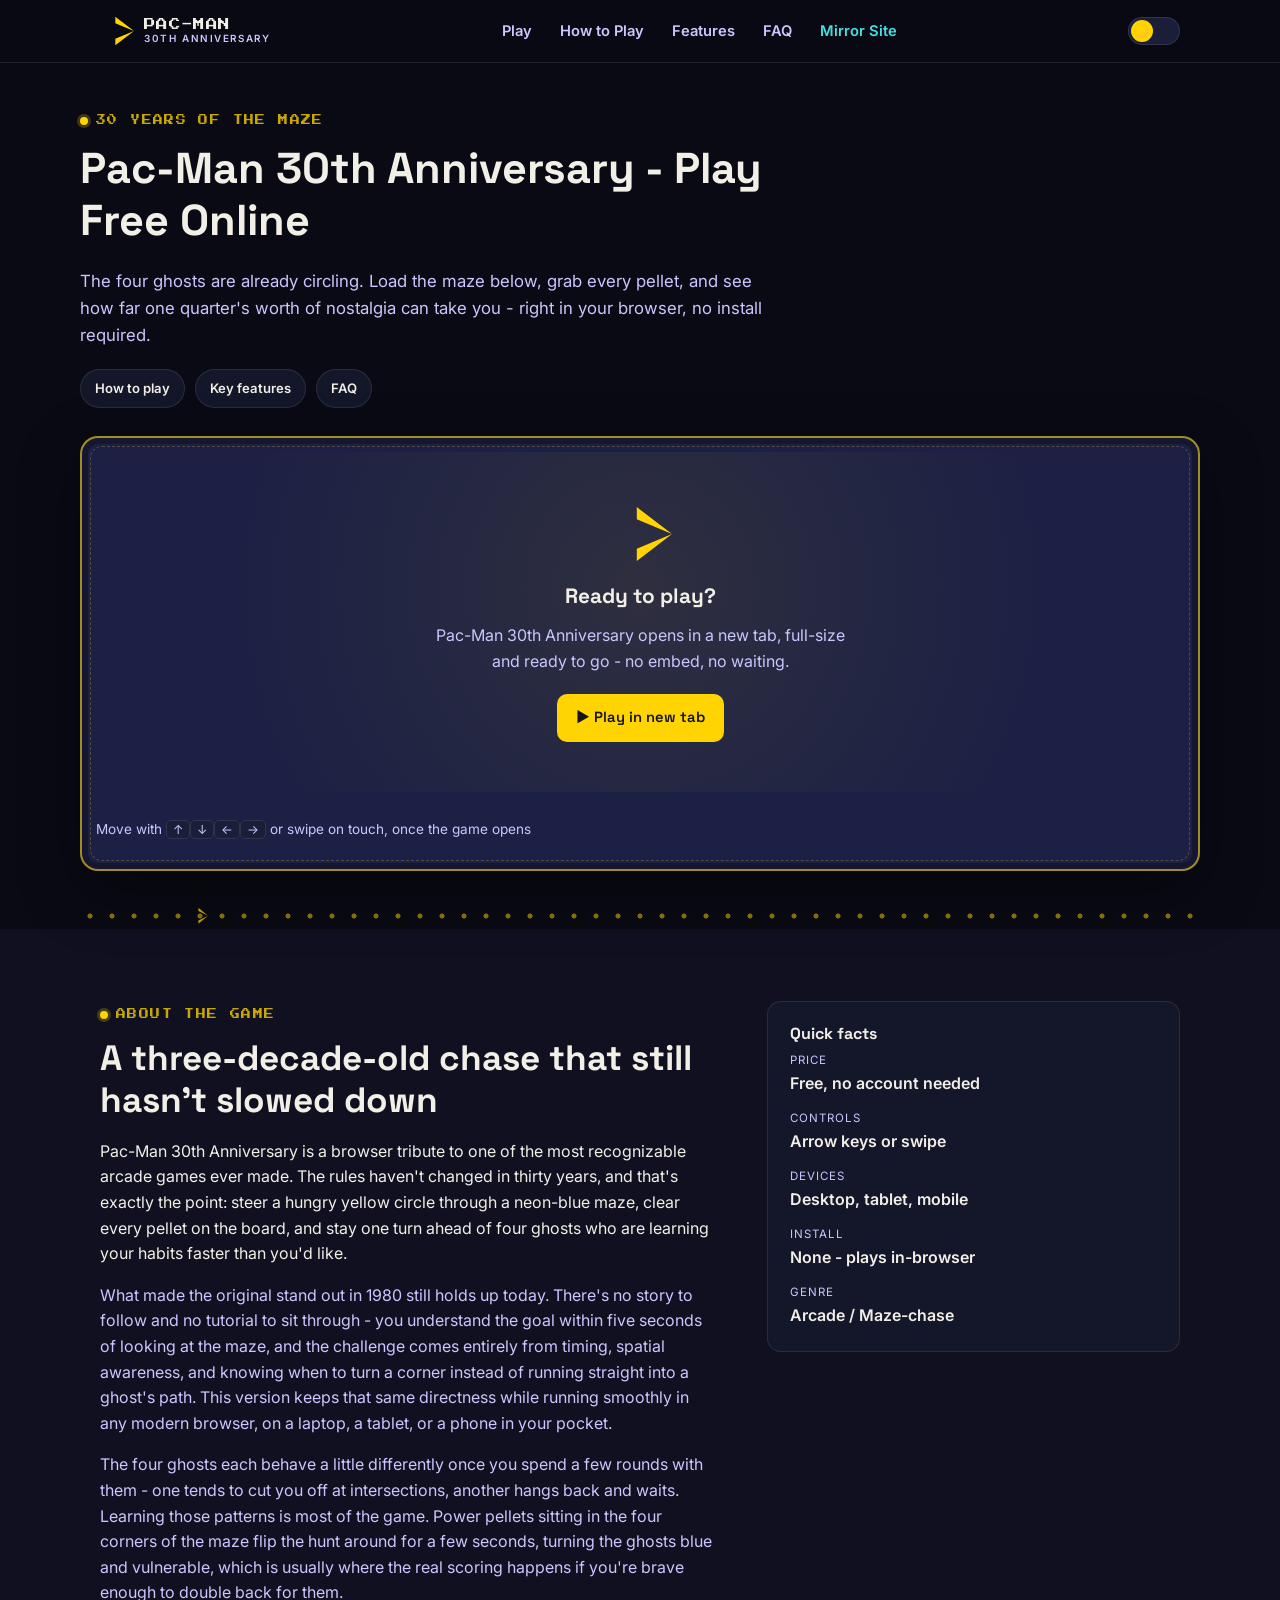
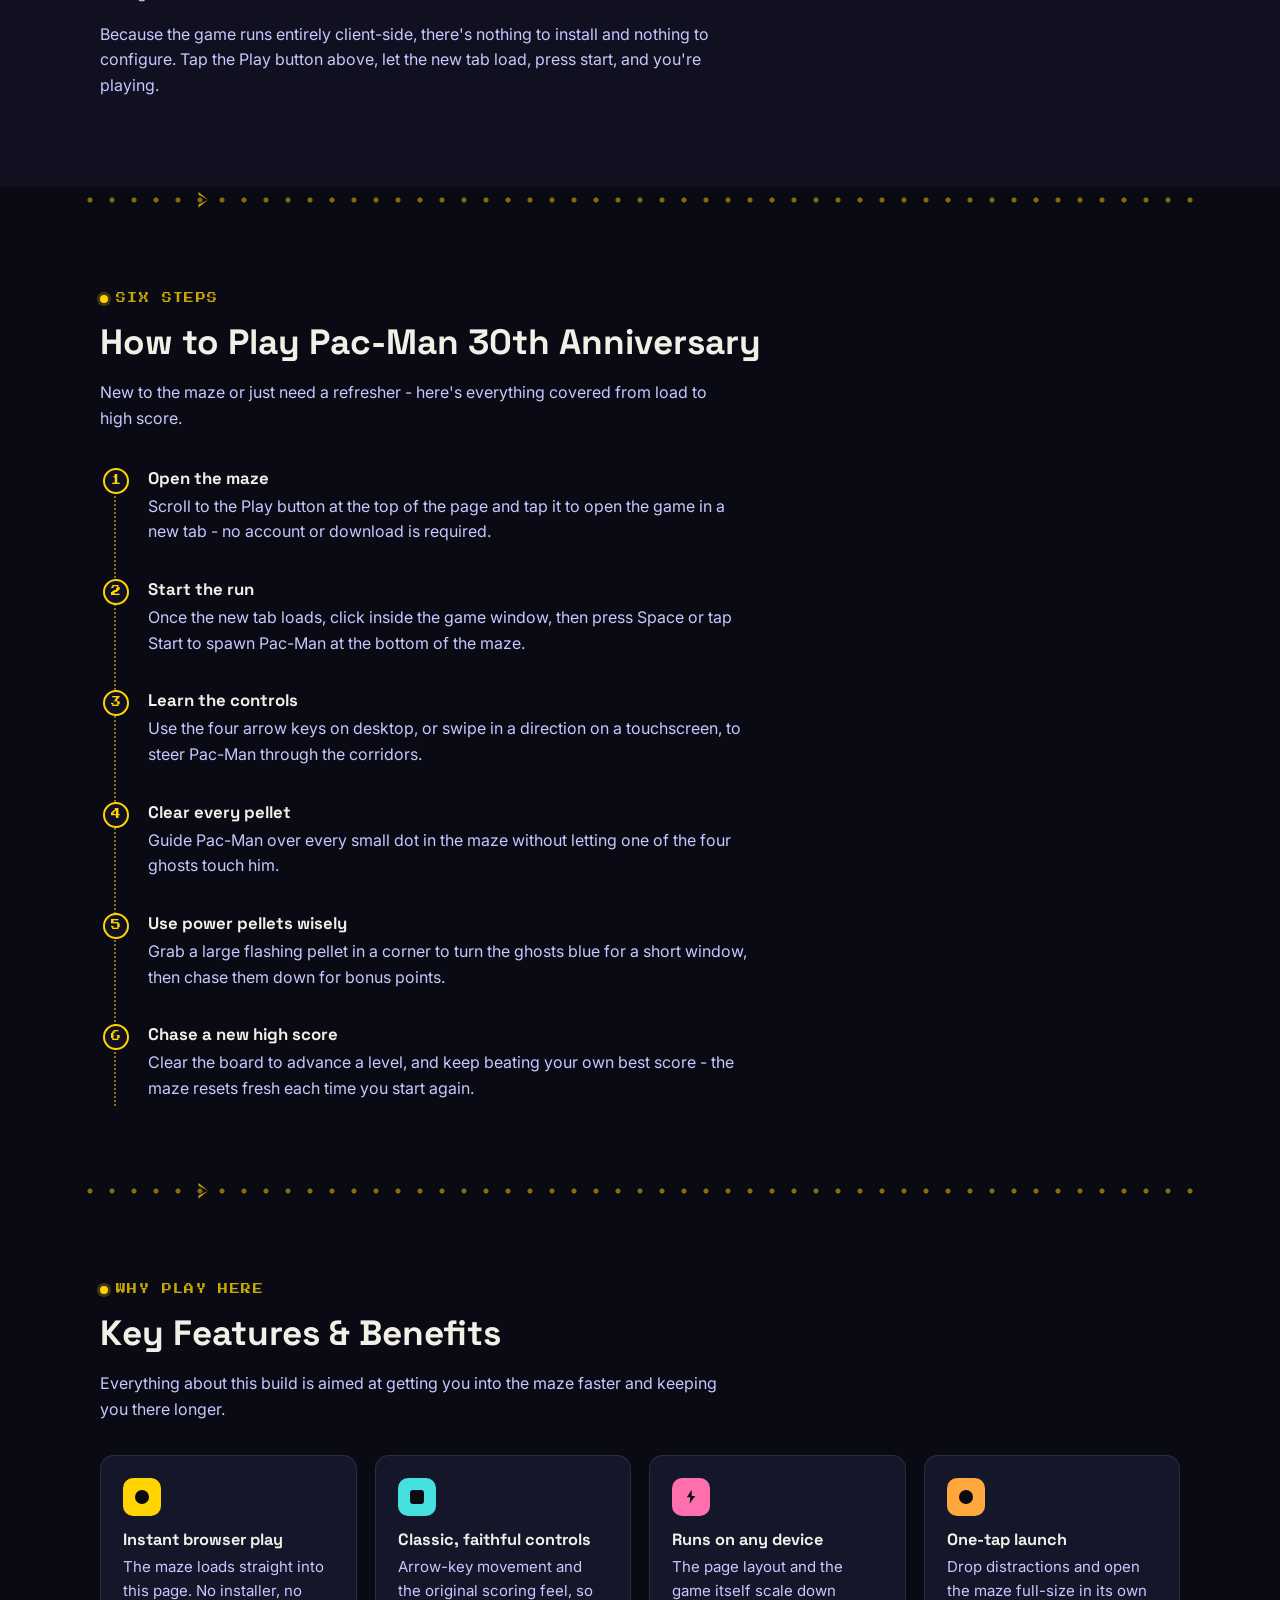
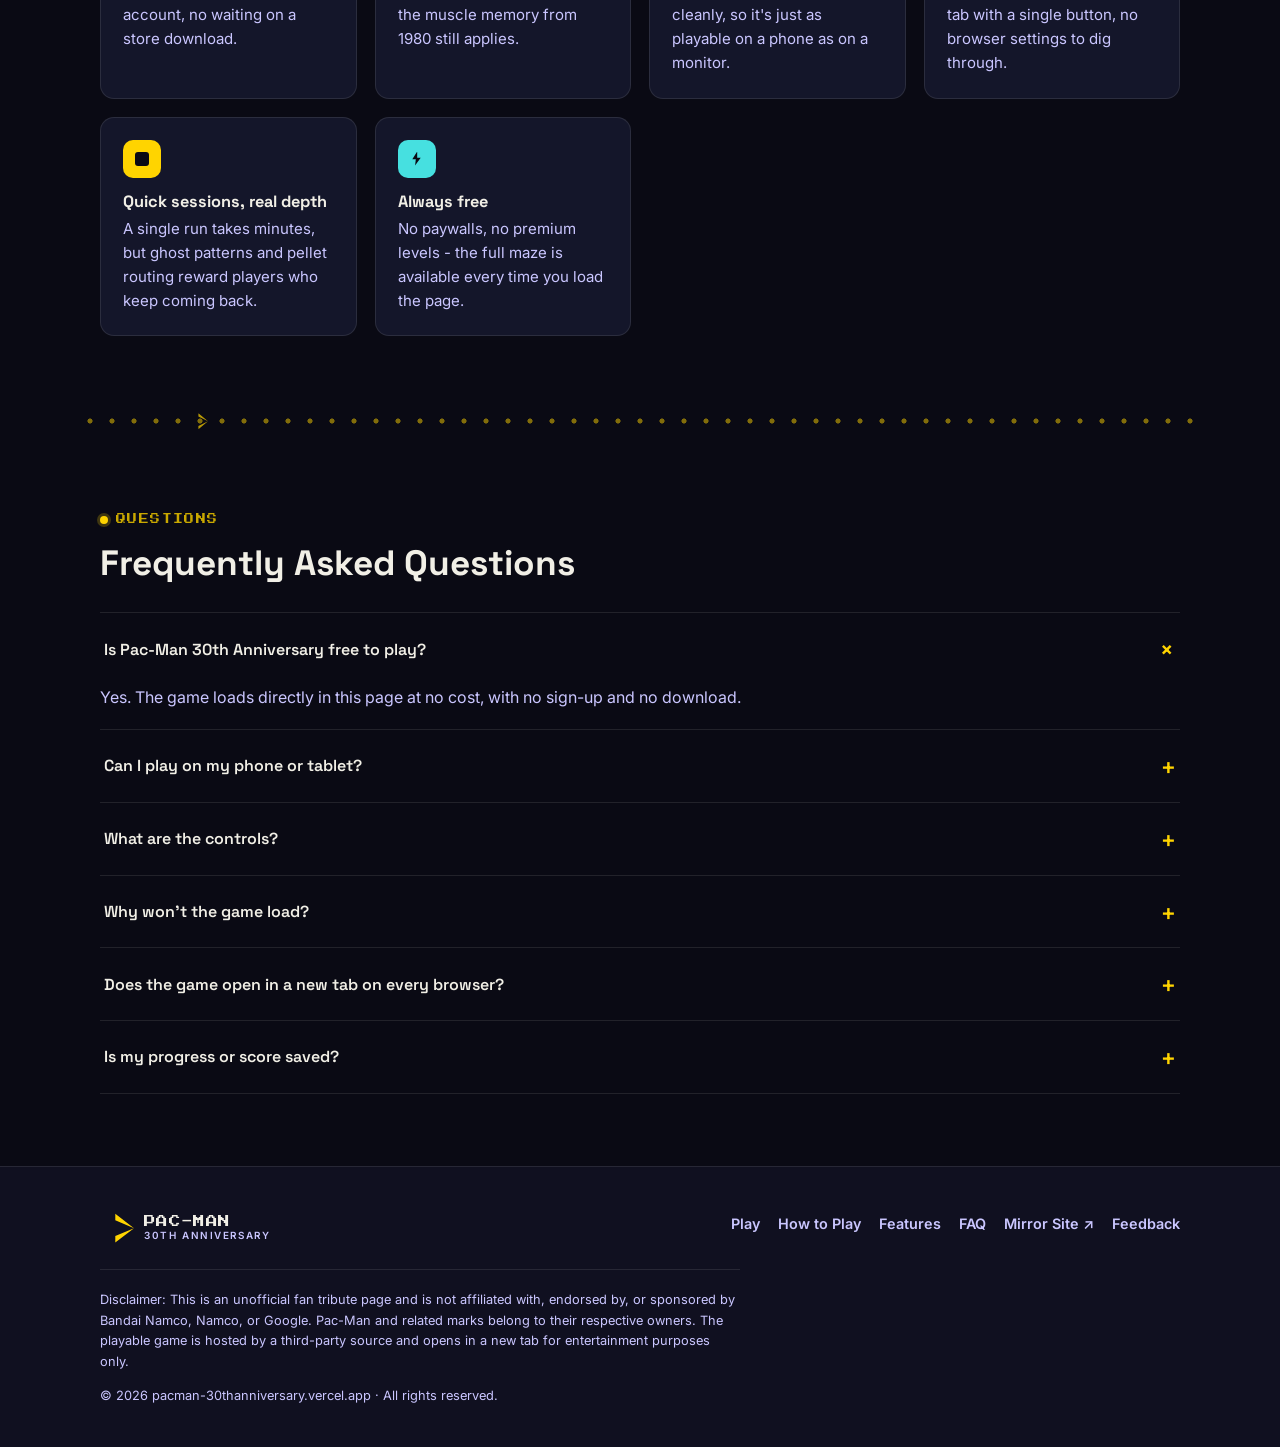
==== commit 4f57ed0e: "Update index.html" ====
--- a/index.html
+++ b/index.html
@@ -5,15 +5,14 @@
 <meta http-equiv="X-UA-Compatible" content="IE=edge" />
 <meta name="viewport" content="width=device-width, initial-scale=1.0, viewport-fit=cover" />
 <meta name="robots" content="index, follow" />
+<link rel="manifest" href="/manifest.json" />
 <meta name="theme-color" content="#0a0a14" />
 <title>Pac-Man 30th Anniversary | Play the Classic Maze Game</title>
 <meta name="description" content="Play Pac-Man 30th Anniversary free in your browser. Guide Pac-Man through the maze, dodge four ghosts, chase power pellets and chase a new high score - no download needed." />
 <link rel="canonical" href="https://pacman-30thanniversary.vercel.app/" />
 
-<!-- Iframe game source (loaded in-page below) -->
-<link rel="dns-prefetch" href="https://pacman-30thanniversary.pages.dev/" />
-<link rel="preconnect" href="https://pacman-30thanniversary.pages.dev/" crossorigin />
-<meta name="game-source" content="https://pacman-30thanniversary.pages.dev/" />
+<!-- Game source (opens in a new tab via button below) -->
+<meta name="game-source" content="https://pacman-30thanniversary.netlify.app/" />
 
 <!-- Fonts -->
 <link rel="preconnect" href="https://fonts.googleapis.com" />
@@ -21,9 +20,10 @@
 <link href="https://fonts.googleapis.com/css2?family=Press+Start+2P&family=Space+Grotesk:wght@400;500;600;700&family=Inter:wght@400;500;600;700&display=swap" rel="stylesheet" />
 
 <!-- Icons -->
-<link rel="icon" type="image/png" href="https://pacman-30thanniversary.pages.dev/assets/img/favicon/favicon-96x96.png" sizes="96x96" />
-<link rel="icon" type="image/svg+xml" href="https://pacman-30thanniversary.pages.dev/assets/img/favicon/favicon.svg" />
-<link rel="apple-touch-icon" sizes="180x180" href="https://pacman-30thanniversary.pages.dev/assets/img/favicon/apple-touch-icon.png" />
+<link rel="shortcut icon" href="https://pacman-30thanniversary.vercel.app/assets/img/favicon/favicon.ico">
+<link rel="icon" type="image/png" href="https://pacman-30thanniversary.vercel.app/assets/img/favicon/favicon-96x96.png" sizes="96x96" />
+<link rel="icon" type="image/svg+xml" href="https://pacman-30thanniversary.vercel.app/assets/img/favicon/favicon.svg" />
+<link rel="apple-touch-icon" sizes="180x180" href="https://pacman-30thanniversary.vercel.app/assets/img/favicon/apple-touch-icon.png" />
 <meta name="apple-mobile-web-app-title" content="Pac-Man 30th" />
 
 <!-- Open Graph -->
@@ -33,7 +33,7 @@
 <meta property="og:locale" content="en_US" />
 <meta property="og:url" content="https://pacman-30thanniversary.vercel.app/" />
 <meta property="og:site_name" content="Pac-Man 30th Anniversary" />
-<meta property="og:image" content="https://pacman-30thanniversary.pages.dev/assets/img/pacman.png" />
+<meta property="og:image" content="https://pacman-30thanniversary.netlify.app/assets/img/pacman.png" />
 <meta property="og:image:width" content="1200" />
 <meta property="og:image:height" content="630" />
 
@@ -41,7 +41,7 @@
 <meta name="twitter:card" content="summary_large_image" />
 <meta name="twitter:title" content="Pac-Man 30th Anniversary | Play Free Online" />
 <meta name="twitter:description" content="Guide Pac-Man through the maze, dodge four ghosts and chase a new high score - free, right in your browser." />
-<meta name="twitter:image" content="https://pacman-30thanniversary.pages.dev/assets/img/pacman.png" />
+<meta name="twitter:image" content="https://pacman-30thanniversary.netlify.app/assets/img/pacman.png" />
 
 <!-- Schema.org: Organization / WebSite / WebPage -->
 <script type="application/ld+json">
@@ -86,7 +86,7 @@
   "gamePlatform": ["Web browser", "PC", "Mobile"],
   "applicationCategory": "Game",
   "operatingSystem": "Any",
-  "image": "https://pacman-30thanniversary.pages.dev/assets/img/pacman.png",
+  "image": "https://pacman-30thanniversary.netlify.app/assets/img/pacman.png",
   "offers": {
     "@type": "Offer",
     "price": "0",
@@ -103,8 +103,8 @@
   "name": "How to Play Pac-Man 30th Anniversary",
   "description": "A six-step guide to loading and playing Pac-Man 30th Anniversary in your browser.",
   "step": [
-    { "@type": "HowToStep", "position": 1, "name": "Load the maze", "text": "Scroll to the game window at the top of the page and wait a moment for the maze to finish loading - no account or download is required." },
-    { "@type": "HowToStep", "position": 2, "name": "Start the run", "text": "Click inside the game window, then press Space or tap Start to spawn Pac-Man at the bottom of the maze." },
+    { "@type": "HowToStep", "position": 1, "name": "Open the maze", "text": "Scroll to the Play button at the top of the page and tap it to open the game in a new tab - no account or download is required." },
+    { "@type": "HowToStep", "position": 2, "name": "Start the run", "text": "Once the new tab loads, click inside the game window, then press Space or tap Start to spawn Pac-Man at the bottom of the maze." },
     { "@type": "HowToStep", "position": 3, "name": "Learn the controls", "text": "Use the four arrow keys on desktop, or swipe in a direction on a touchscreen, to steer Pac-Man through the corridors." },
     { "@type": "HowToStep", "position": 4, "name": "Clear every pellet", "text": "Guide Pac-Man over every small dot in the maze without letting one of the four ghosts touch him." },
     { "@type": "HowToStep", "position": 5, "name": "Use power pellets wisely", "text": "Grab a large flashing pellet in a corner to turn the ghosts blue for a short window, then chase them down for bonus points." },
@@ -137,17 +137,17 @@
     {
       "@type": "Question",
       "name": "Why won't the game load?",
-      "acceptedAnswer": { "@type": "Answer", "text": "Give the window a few seconds on a slow connection, then use the Reload button under the game. If it still won't start, try disabling an ad blocker for this page or opening the mirror link in the footer." }
+      "acceptedAnswer": { "@type": "Answer", "text": "Give the new tab a few seconds to load on a slow connection. If it still won't start, try disabling an ad blocker or opening the link in the footer instead." }
     },
     {
       "@type": "Question",
-      "name": "Does the fullscreen button work on every browser?",
-      "acceptedAnswer": { "@type": "Answer", "text": "Fullscreen relies on a standard browser API supported by all modern desktop and mobile browsers. If a browser blocks it, the game still plays normally at its regular size." }
+      "name": "Does the game open in a new tab on every browser?",
+      "acceptedAnswer": { "@type": "Answer", "text": "Yes. The Play button uses a standard link that opens in a new browser tab on all modern desktop and mobile browsers." }
     },
     {
       "@type": "Question",
       "name": "Is my progress or score saved?",
-      "acceptedAnswer": { "@type": "Answer", "text": "Scores reset when the page or the game window is reloaded - this tribute page doesn't create accounts or store cloud saves." }
+      "acceptedAnswer": { "@type": "Answer", "text": "Scores reset when the game tab is reloaded - this tribute page doesn't create accounts or store cloud saves." }
     }
   ]
 }
@@ -158,6 +158,11 @@
 html[data-theme="light"]{--bg:#eef0f8;--bg-alt:#fff;--surface:#fff;--surface-2:#f3f4fc;--text:#0e0e1f;--text-dim:#1b1b25;--line:#1717301a;--yellow-dim:#a98400;--shadow:0 16px 40px #1e1e4624;--maze:#dfe2f5}
 *,::before,::after{box-sizing:border-box}
 html{scroll-behavior:smooth}
+::-webkit-scrollbar{width:12px;height:12px}
+::-webkit-scrollbar-track{background:var(--bg-alt)}
+::-webkit-scrollbar-thumb{background:var(--surface-2);border-radius:999px;border:3px solid var(--bg-alt)}
+::-webkit-scrollbar-thumb:hover{background:var(--yellow-dim)}
+html{scrollbar-width:thin;scrollbar-color:var(--surface-2) var(--bg-alt)}
 @media (prefers-reduced-motion: reduce) {
 html{scroll-behavior:auto}
 *,::before,::after{animation-duration:.001ms!important;animation-iteration-count:1!important;transition-duration:.001ms!important}
@@ -215,9 +220,11 @@
 .chip:hover{border-color:var(--yellow);transform:translateY(-1px)}
 .game-cabinet{background:var(--maze);border:2px solid color-mix(in srgb,var(--yellow) 55%,var(--line));border-radius:18px;padding:14px;box-shadow:var(--shadow),inset 0 0 0 6px color-mix(in srgb,var(--bg) 40%,transparent);position:relative}
 .game-cabinet::before{content:"";position:absolute;inset:8px;border:1px dashed color-mix(in srgb,var(--yellow) 25%,transparent);border-radius:12px;pointer-events:none}
-.game-frame-wrap{position:relative;width:100%;aspect-ratio:4/3;max-height:78vh;border-radius:10px;overflow:hidden;background:#000}
-.game-frame-wrap iframe{width:100%;height:100%;border:0;display:block}
-.game-frame-wrap.is-loading::after{content:"Loading maze…";position:absolute;inset:0;display:flex;align-items:center;justify-content:center;color:var(--yellow);font-family:var(--font-display);font-size:.7rem;letter-spacing:.08em;background:#000}
+.game-launch{position:relative;width:100%;min-height:340px;max-height:78vh;border-radius:10px;overflow:hidden;background:radial-gradient(circle at 50% 40%,color-mix(in srgb,var(--maze) 92%,var(--yellow) 8%),var(--maze) 70%);display:flex;flex-direction:column;align-items:center;justify-content:center;text-align:center;gap:14px;padding:48px 24px}
+.game-launch__icon{width:64px;height:64px;border-radius:50%;background:var(--yellow);clip-path:polygon(100% 50%,45% 8%,45% 27%,100% 50%,45% 73%,45% 92%);animation:munch 2.4s linear infinite}
+.game-launch__title{font-size:1.3rem;margin:4px 0 0;color:var(--text)}
+.game-launch__text{color:var(--text-dim);max-width:42ch;margin:0}
+.btn--lg{padding:14px 26px;font-size:1rem;margin-top:6px}
 .game-controls{display:flex;flex-wrap:wrap;align-items:center;justify-content:space-between;gap:12px;margin-top:14px}
 .game-controls__buttons{display:flex;gap:10px;flex-wrap:wrap}
 .btn{font-family:var(--font-head);font-weight:600;font-size:.92rem;display:inline-flex;align-items:center;gap:8px;padding:11px 18px;border-radius:10px;border:1px solid transparent;cursor:pointer;text-decoration:none;transition:transform .15s ease,filter .15s ease}
@@ -285,6 +292,7 @@
 .menu-btn{display:flex}
 .section{padding:52px 0}
 .game-frame-wrap{aspect-ratio:3/4;max-height:70vh}
+.game-launch{min-height:260px}
 }
 @media (max-width:480px) {
 .brand__text{font-size:.6rem}
@@ -308,7 +316,7 @@
         <li><a href="#how-to">How to Play</a></li>
         <li><a href="#features">Features</a></li>
         <li><a href="#faq">FAQ</a></li>
-        <li><a href="https://pacman-30thanniversary.pages.dev/" class="is-external" target="_blank" rel="noopener">Mirror Site</a></li>
+        <li><a href="https://pacman-30thanniversary.netlify.app/" class="is-external" target="_blank" rel="noopener">Mirror Site</a></li>
       </ul>
     </nav>
 
@@ -328,7 +336,7 @@
       <li><a href="#how-to">How to Play</a></li>
       <li><a href="#features">Features</a></li>
       <li><a href="#faq">FAQ</a></li>
-      <li><a href="https://pacman-30thanniversary.vercel.app/" class="is-external" target="_blank" rel="noopener">Mirror Site ↗</a></li>
+      <li><a href="https://pacman-30thanniversary.netlify.app/" class="is-external" target="_blank" rel="noopener">Mirror Site ↗</a></li>
     </ul>
   </nav>
 </header>
@@ -349,24 +357,15 @@
     </div>
 
     <div class="game-cabinet">
-      <div class="game-frame-wrap is-loading" id="gameFrameWrap">
-        <iframe
-          id="gameFrame"
-          src="https://pacman-30thanniversary.pages.dev/pacman-30th-anniversary/"
-          title="Pac-Man 30th Anniversary - playable game"
-          loading="lazy"
-          allow="fullscreen"
-          allowfullscreen
-          referrerpolicy="no-referrer-when-downgrade">
-        </iframe>
+      <div class="game-launch" id="gameLaunch">
+        <span class="game-launch__icon" aria-hidden="true"></span>
+        <h2 class="game-launch__title">Ready to play?</h2>
+        <p class="game-launch__text">Pac-Man 30th Anniversary opens in a new tab, full-size and ready to go - no embed, no waiting.</p>
+        <a class="btn btn--primary btn--lg" id="launchBtn" href="https://pacman-30thanniversary.netlify.app/" target="_blank" rel="noopener noreferrer">▶ Play in new tab</a>
       </div>
 
       <div class="game-controls">
-        <div class="game-controls__buttons">
-          <button type="button" class="btn btn--primary" id="fullscreenBtn">⛶ Fullscreen</button>
-          <button type="button" class="btn btn--ghost" id="reloadBtn">⟳ Reload</button>
-        </div>
-        <p class="game-controls__hint">Move with <kbd>↑</kbd><kbd>↓</kbd><kbd>←</kbd><kbd>→</kbd> or swipe on touch</p>
+        <p class="game-controls__hint">Move with <kbd>↑</kbd><kbd>↓</kbd><kbd>←</kbd><kbd>→</kbd> or swipe on touch, once the game opens</p>
       </div>
     </div>
 
@@ -376,7 +375,7 @@
 
   <div class="pellet-trail" aria-hidden="true"></div>
 
-  <!-- ABOUT / SEO TEXT -->
+  <!-- ABOUT / TEXT -->
   <section class="about section" id="about">
     <div class="container about__grid">
       <div class="about__body">
@@ -385,7 +384,7 @@
         <p>Pac-Man 30th Anniversary is a browser tribute to one of the most recognizable arcade games ever made. The rules haven't changed in thirty years, and that's exactly the point: steer a hungry yellow circle through a neon-blue maze, clear every pellet on the board, and stay one turn ahead of four ghosts who are learning your habits faster than you'd like.</p>
         <p>What made the original stand out in 1980 still holds up today. There's no story to follow and no tutorial to sit through - you understand the goal within five seconds of looking at the maze, and the challenge comes entirely from timing, spatial awareness, and knowing when to turn a corner instead of running straight into a ghost's path. This version keeps that same directness while running smoothly in any modern browser, on a laptop, a tablet, or a phone in your pocket.</p>
         <p>The four ghosts each behave a little differently once you spend a few rounds with them - one tends to cut you off at intersections, another hangs back and waits. Learning those patterns is most of the game. Power pellets sitting in the four corners of the maze flip the hunt around for a few seconds, turning the ghosts blue and vulnerable, which is usually where the real scoring happens if you're brave enough to double back for them.</p>
-        <p>Because everything runs client-side in the embedded game window above, there's nothing to install and nothing to configure. Load the page, press start, and you're playing. If you'd rather open the game in its own tab, the fullscreen button below the maze does exactly that, and the reload button resets a stuck or slow-loading session without you needing to refresh the whole page.</p>
+        <p>Because the game runs entirely client-side, there's nothing to install and nothing to configure. Tap the Play button above, let the new tab load, press start, and you're playing.</p>
       </div>
 
       <aside class="fact-panel">
@@ -413,13 +412,13 @@
       <ol class="howto__list">
         <li class="howto__item">
           <span class="howto__badge" aria-hidden="true">1</span>
-          <h3>Load the maze</h3>
-          <p>Scroll to the game window at the top of the page and give it a moment to finish loading - no account or download is required.</p>
+          <h3>Open the maze</h3>
+          <p>Scroll to the Play button at the top of the page and tap it to open the game in a new tab - no account or download is required.</p>
         </li>
         <li class="howto__item">
           <span class="howto__badge" aria-hidden="true">2</span>
           <h3>Start the run</h3>
-          <p>Click inside the game window, then press Space or tap Start to spawn Pac-Man at the bottom of the maze.</p>
+          <p>Once the new tab loads, click inside the game window, then press Space or tap Start to spawn Pac-Man at the bottom of the maze.</p>
         </li>
         <li class="howto__item">
           <span class="howto__badge" aria-hidden="true">3</span>
@@ -468,12 +467,12 @@
         <article class="feature-card" style="--accent:var(--pink)">
           <div class="feature-card__icon"><i class="i-bolt"></i></div>
           <h3>Runs on any device</h3>
-          <p>The layout and the game window scale down cleanly, so it's just as playable on a phone as on a monitor.</p>
+          <p>The page layout and the game itself scale down cleanly, so it's just as playable on a phone as on a monitor.</p>
         </article>
         <article class="feature-card" style="--accent:var(--orange)">
           <div class="feature-card__icon"><i class="i-circle"></i></div>
-          <h3>One-tap fullscreen</h3>
-          <p>Drop distractions and expand the maze to fill your screen with a single button, no browser settings to dig through.</p>
+          <h3>One-tap launch</h3>
+          <p>Drop distractions and open the maze full-size in its own tab with a single button, no browser settings to dig through.</p>
         </article>
         <article class="feature-card" style="--accent:var(--yellow)">
           <div class="feature-card__icon"><i class="i-square"></i></div>
@@ -512,15 +511,15 @@
         </details>
         <details class="faq-item">
           <summary class="faq-item__q">Why won't the game load?</summary>
-          <p class="faq-item__a">Give the window a few seconds on a slow connection, then use the Reload button under the game. If it still won't start, try disabling an ad blocker for this page or open the mirror link in the footer.</p>
+          <p class="faq-item__a">Give the new tab a few seconds to load on a slow connection. If it still won't start, try disabling an ad blocker or opening the mirror link in the footer instead.</p>
         </details>
         <details class="faq-item">
-          <summary class="faq-item__q">Does the fullscreen button work on every browser?</summary>
-          <p class="faq-item__a">Fullscreen relies on a standard browser API supported by all modern desktop and mobile browsers. If a browser blocks it, the game still plays normally at its regular size.</p>
+          <summary class="faq-item__q">Does the game open in a new tab on every browser?</summary>
+          <p class="faq-item__a">Yes. The Play button uses a standard link that opens in a new browser tab on all modern desktop and mobile browsers.</p>
         </details>
         <details class="faq-item">
           <summary class="faq-item__q">Is my progress or score saved?</summary>
-          <p class="faq-item__a">Scores reset when the page or the game window is reloaded - this tribute page doesn't create accounts or store cloud saves.</p>
+          <p class="faq-item__a">Scores reset when the game tab is reloaded - this tribute page doesn't create accounts or store cloud saves.</p>
         </details>
       </div>
     </div>
@@ -543,12 +542,12 @@
         <li><a href="#how-to">How to Play</a></li>
         <li><a href="#features">Features</a></li>
         <li><a href="#faq">FAQ</a></li>
-        <li><a href="https://pacman-30thanniversary.pages.dev/" target="_blank" rel="noopener">Mirror Site ↗</a></li>
+        <li><a href="https://pacman-30thanniversary.netlify.app/" target="_blank" rel="noopener">Mirror Site ↗</a></li>
         <li><a href="mailto:hello@pacman-30thanniversary.vercel.app?subject=Pac-Man%20Feedback">Feedback</a></li>
       </ul>
     </div>
 
-    <p class="disclaimer">Disclaimer: This is an unofficial fan tribute page and is not affiliated with, endorsed by, or sponsored by Bandai Namco, Namco, or Google. Pac-Man and related marks belong to their respective owners. The playable game is embedded from a third-party source for entertainment purposes only.</p>
+    <p class="disclaimer">Disclaimer: This is an unofficial fan tribute page and is not affiliated with, endorsed by, or sponsored by Bandai Namco, Namco, or Google. Pac-Man and related marks belong to their respective owners. The playable game is hosted by a third-party source and opens in a new tab for entertainment purposes only.</p>
     <p class="copyright">© 2026 pacman-30thanniversary.vercel.app · All rights reserved.</p>
   </div>
 </footer>
@@ -598,32 +597,7 @@
     if (!mobileNav.contains(e.target) && !menuBtn.contains(e.target)) closeMenu();
   });
 
-  /*  Game frame: loading state, fullscreen, reload  */
-  var frameWrap = document.getElementById("gameFrameWrap");
-  var frame = document.getElementById("gameFrame");
-  var fullscreenBtn = document.getElementById("fullscreenBtn");
-  var reloadBtn = document.getElementById("reloadBtn");
-  var gameSrc = frame.getAttribute("src");
-
-  frame.addEventListener("load", function(){
-    frameWrap.classList.remove("is-loading");
-  });
-
-  fullscreenBtn.addEventListener("click", function(){
-    var el = frameWrap;
-    var request = el.requestFullscreen || el.webkitRequestFullscreen || el.mozRequestFullScreen || el.msRequestFullscreen;
-    if (request) {
-      request.call(el);
-    } else {
-      window.open(gameSrc, "_blank", "noopener");
-    }
-  });
-
-  reloadBtn.addEventListener("click", function(){
-    frameWrap.classList.add("is-loading");
-    frame.src = "about:blank";
-    window.setTimeout(function(){ frame.src = gameSrc; }, 60);
-  });
+  /*  Game launch button opens in a new tab natively via target="_blank" — no JS needed  */
 })();
 </script>
 
